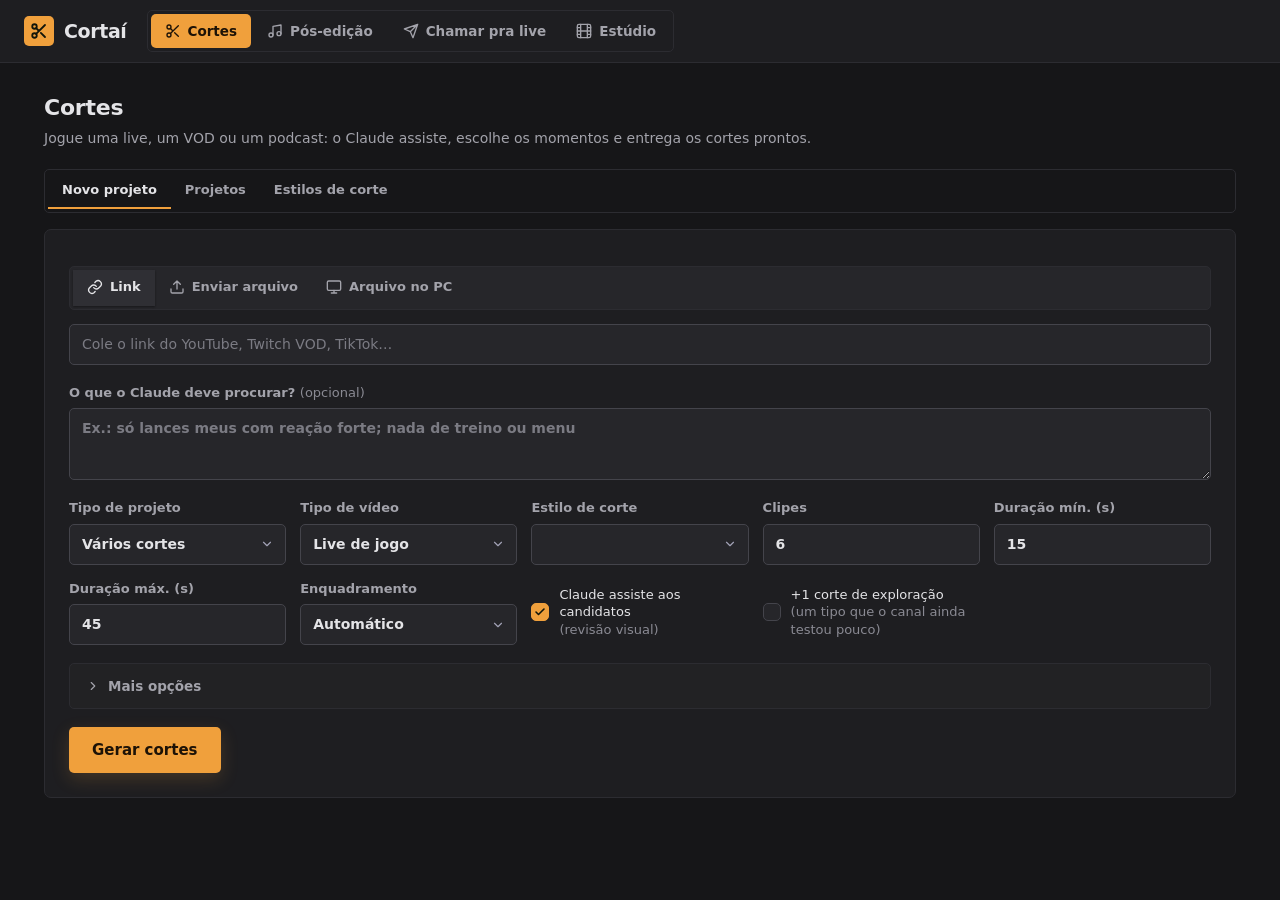
==== static/index.html @ aaf5ae30 "feat: live promo videos and tabbed layout across the app - New "Chamar pra live" area: short promo t" ====
<!doctype html>
<html lang="pt-BR">
<head>
<meta charset="utf-8">
<meta name="viewport" content="width=device-width, initial-scale=1">
<title>Cortaí</title>
<link rel="stylesheet" href="style.css?v=20261116d">
</head>
<body>
<header class="top">
  <a href="#" class="brand" data-nav="home">Cortaí</a>
  <nav class="nav"><a href="index.html" class="on"><i class="ic ic-scissors"></i>Cortes</a><a href="pos.html"><i class="ic ic-music"></i>Pós-edição</a><a href="promo.html"><i class="ic ic-send"></i>Chamar pra live</a><a href="studio.html"><i class="ic ic-film"></i>Estúdio</a></nav>
  <span id="ai-status" class="ai-status"></span>
</header>

<main id="home" class="view">
  <div class="page-head">
    <div>
      <h1>Cortes</h1>
      <p>Jogue uma live, um VOD ou um podcast: o Claude assiste, escolhe os momentos e entrega os cortes prontos.</p>
    </div>
  </div>
  <nav class="tabs page-tabs" id="home-tabs" role="tablist"></nav>
  <section class="card new-job">
    <div class="tabs" role="tablist">
      <button class="tab active" data-src="url"><i class="ic ic-link"></i>Link</button>
      <button class="tab" data-src="file"><i class="ic ic-upload"></i>Enviar arquivo</button>
      <button class="tab" data-src="path"><i class="ic ic-monitor"></i>Arquivo no PC</button>
    </div>
    <form id="job-form">
      <div class="src src-url">
        <input name="url" type="url" placeholder="Cole o link do YouTube, Twitch VOD, TikTok…">
      </div>
      <div class="src src-file hidden">
        <label class="drop" id="drop">
          <input name="file" type="file" accept="video/*" hidden>
          <span id="drop-label">Arraste um vídeo aqui ou clique para escolher</span>
        </label>
        <p id="big-hint" class="hint hidden"></p>
      </div>
      <div class="src src-path hidden">
        <input name="local_path" type="text" placeholder="C:\Users\...\live.mp4 (não copia o arquivo)">
      </div>

      <label class="field wide">
        <span>O que o Claude deve procurar? <em>(opcional)</em></span>
        <textarea name="instructions" rows="2" placeholder="Ex.: só lances meus com reação forte; nada de treino ou menu"></textarea>
      </label>

      <div class="grid">
        <label class="field"><span>Tipo de projeto</span>
          <select name="mode">
            <option value="clips">Vários cortes</option>
            <option value="highlights">Resumo narrado da partida (1 vídeo)</option>
          </select>
        </label>
        <label class="field hl-only hidden"><span>Gerar</span>
          <select name="saidas"><option value="ambos">Vertical e horizontal</option><option value="vertical">Só o short vertical</option><option value="horizontal">Só o horizontal</option></select>
        </label>
        <label class="field hl-only hidden"><span>Escolher os lances pela</span>
          <select name="highlight_basis">
            <option value="fala_imagem">Fala + imagem</option>
            <option value="imagem">Só imagem (sem transcrição)</option>
          </select>
        </label>
        <label class="field"><span>Tipo de vídeo</span>
          <select name="content_type"><option value="game">Live de jogo</option><option value="talk">Conversa / podcast</option></select>
        </label>
        <label class="field"><span>Estilo de corte</span><select name="style_id" id="style-select"></select></label>
        <p class="hint hidden" id="style-recipe"></p>
        <label class="field"><span>Clipes</span><input name="num_clips" type="number" min="1" max="20" value="6"></label>
        <label class="field"><span>Duração mín. (s)</span><input name="min_len" type="number" min="5" max="170" value="15"></label>
        <label class="field"><span>Duração máx. (s)</span><input name="max_len" type="number" min="10" max="180" value="45"></label>
        <label class="field"><span>Enquadramento</span>
          <select name="layout">
            <option value="auto">Automático</option>
            <option value="split">Tela dividida (câmera + jogo)</option>
            <option value="face">Seguir rosto</option>
            <option value="fit">Vídeo inteiro + fundo desfocado</option>
          </select>
        </label>
        <label class="field check"><input name="visual_review" type="checkbox" checked><span>Claude assiste aos candidatos <em>(revisão visual)</em></span></label>
        <label class="field check clips-only"><input name="explore" type="checkbox"><span>+1 corte de exploração <em>(um tipo que o canal ainda testou pouco)</em></span></label>
      </div>

      <details class="advanced">
        <summary>Mais opções</summary>
        <div class="grid">
          <label class="field"><span>Analisar a partir de</span><input name="range_start" class="time-in" type="text" inputmode="decimal" placeholder="00:00:00" autocomplete="off"></label>
          <label class="field"><span>Até</span><input name="range_end" class="time-in" type="text" inputmode="decimal" placeholder="fim do vídeo (HH:MM:SS)" autocomplete="off"></label>
          <label class="field"><span>IA</span>
            <select name="backend">
              <option value="auto">Automático</option>
              <option value="cli">Claude Code (assinatura)</option>
              <option value="api">API Anthropic</option>
              <option value="manual">Manual (colar no claude.ai)</option>
            </select>
          </label>
          <label class="field"><span>Idioma</span>
            <select name="language"><option value="">Detectar</option><option value="pt">Português</option><option value="en">Inglês</option><option value="es">Espanhol</option></select>
          </label>
          <label class="field"><span>Transcrição</span>
            <select name="whisper_model">
              <option value="large-v3-turbo">Whisper turbo (melhor)</option>
              <option value="medium">Whisper medium</option>
              <option value="small">Whisper small (rápido)</option>
            </select>
          </label>
          <label class="field"><span>Faixa de áudio da voz <em>(OBS com várias faixas)</em></span>
            <select name="voice_track"><option value="0">Automática (faixa "mic"/"voz")</option><option value="1">Faixa 1</option><option value="2">Faixa 2</option><option value="3">Faixa 3</option><option value="4">Faixa 4</option><option value="5">Faixa 5</option><option value="6">Faixa 6</option></select>
          </label>
          <label class="field"><span>Estilo da legenda</span><select name="caption_preset" class="preset-select"></select></label>
          <label class="field"><span>Posição da legenda</span>
            <select name="caption_position"><option value="bottom">Embaixo</option><option value="middle">Meio</option><option value="top">Em cima</option></select>
          </label>
          <label class="field"><span>Cor de destaque</span><input name="caption_color" type="color" value="#FFE600"></label>
          <label class="field"><span>Cor das palavras-chave</span><input name="keyword_color" type="color" value="#39E75F"></label>
          <label class="field"><span>Título na tela</span>
            <select name="title_mode"><option value="always">O clipe todo</option><option value="hook">Só nos primeiros 3 s (gancho)</option></select>
          </label>
          <label class="field"><span>Estilo do título</span><select name="title_style"><option value="impacto">A: Impact + amarelo</option><option value="faixa">B: Faixa amarela</option><option value="neon">C: Contorno lima</option></select></label>
          <label class="field"><span>Posição do título</span>
            <select name="title_position"><option value="top">No topo</option><option value="upper">Abaixo da webcam</option><option value="band">Na faixa do meio (cobre o título da live)</option><option value="bottom">Embaixo</option></select>
          </label>
          <label class="field check"><input name="captions" type="checkbox" checked><span>Legendas animadas</span></label>
          <label class="field check"><input name="caption_upper" type="checkbox" checked><span>CAIXA ALTA</span></label>
          <label class="field check"><input name="keyword_highlight" type="checkbox" checked><span>Destacar palavras-chave</span></label>
          <label class="field check"><input name="title_overlay" type="checkbox"><span>Mostrar título</span></label>
          <label class="field check"><input name="auto_zoom" type="checkbox" checked><span>Zoom nas reações</span></label>
          <label class="field check"><input name="remove_pauses" type="checkbox"><span>Remover pausas mortas</span></label>
          <label class="field check"><input name="normalize_audio" type="checkbox" checked><span>Volume padrão das redes (-14 LUFS)</span></label>
          <label class="field check"><input name="voice_enhance" type="checkbox" checked><span>Voz destacada e volume equilibrado</span></label>
          <label class="field"><span>Depois do susto <em>(terror)</em></span><select name="pos_susto"><option value="">Nenhum</option><option value="congelar">Congelar no grito</option><option value="pb">Preto e branco</option><option value="congelar_pb">Congelar + preto e branco</option></select></label>
          <label class="field check"><input name="pos_susto_musica" type="checkbox"><span>Música no pós-susto <em>(pasta musicas/pos_susto)</em></span></label>
          <label class="field check"><input name="cover_auto" type="checkbox" checked><span>Capa (thumbnail) pronta em cada clipe</span></label>
          <label class="field"><span>Estilo da capa</span>
            <select name="cover_style"><option value="impacto">Impacto (Anton, contorno)</option><option value="faixa">Faixa vermelha (Bangers)</option><option value="caixa">Caixa branca (Montserrat)</option></select>
          </label>
          <label class="field"><span>Assinatura na capa <em>(opcional)</em></span><input name="cover_handle" maxlength="40" placeholder="@seu_perfil"></label>
          <label class="field check"><input name="cover_in_video" type="checkbox"><span>Gravar a capa no fim do vídeo também</span></label>
        </div>
      </details>
      <div class="grid hl-only hidden serie-row">
        <label class="field serie-name"><span>Bordão da série <em>(opcional; {n} vira o número)</em></span>
          <input name="serie" type="text" maxlength="120" placeholder="Dia {n} tentando pegar champion até eu perder"></label>
        <label class="field"><span>Episódio</span><input name="serie_n" type="number" min="1" max="9999"></label>
      </div>
      <p class="hint hl-only hidden">Conta a <b>partida inteira em ordem</b> — kickoff, todos os gols, viradas, prorrogação e resultado, sem tempo morto — num <b>short vertical</b> e numa <b>versão horizontal</b>, com o <b>roteiro de narração</b> (.txt e .srt) para você gravar por cima no CapCut. Quantidade e duração dos clipes são decididas pela partida.</p>
      <button class="primary btn-lg" type="submit" id="submit">Gerar cortes</button>
      <p class="form-error" id="form-error"></p>
    </form>
  </section>

  <section id="serie" class="card serie hidden">
      <div class="hl-head">
        <h2>Série: <span id="serie-bordao"></span></h2>
        <span class="serie-rec tc" id="serie-rec"></span>
      </div>
      <div class="tab-row">
        <label class="inline-field">Meta <input id="serie-meta" type="text" maxlength="120" placeholder="Ex.: pegar Champion"></label>
        <button class="ghost small" id="serie-meta-save">Guardar meta</button>
        <span class="muted small" id="serie-next"></span>
      </div>
      <table class="serie-eps"><thead><tr><th>Ep.</th><th>Data</th><th>Adversário</th><th>Placar</th><th>Resultado</th></tr></thead><tbody id="serie-eps"></tbody></table>
      <p class="muted small" id="serie-empty">Os episódios entram aqui quando cada resumo da série fica pronto. O roteiro do próximo cita a campanha.</p>
  </section>

  <section id="home-projetos">
    <div id="job-list" class="job-list"></div>
  </section>

  <section id="home-estilos">
    <p class="muted" style="margin:-6px 0 16px">Cole links de cortes que você admira: o app assiste e o Claude escreve um guia de como cortar igual. Escolha o estilo ao criar um projeto.</p>
    <div id="style-list" class="style-list"></div>
    <form id="style-form" class="card style-form">
      <h3>Aprender um estilo novo</h3>
      <p class="muted small" style="margin:-6px 0 0">O Claude assiste aos cortes e escreve um guia de ritmo, gancho e edição para usar nos seus projetos.</p>
      <label class="field"><span>Nome</span><input name="name" placeholder="Ex.: Cortes do Gaules"></label>
      <label class="field"><span>Links dos cortes (um por linha, até 6, cada um com até 10 min)</span>
        <textarea name="urls" rows="3" placeholder="https://www.youtube.com/shorts/..."></textarea></label>
      <label class="field"><span>O que você gosta neles? <em>(opcional)</em></span>
        <input name="notes" placeholder="Ex.: o timing do corte logo depois da reação"></label>
      <button class="secondary" type="submit">Aprender estilo</button>
      <p class="form-error" id="style-error"></p>
    </form>
  </section>
</main>

<main id="job" class="view hidden">
  <div class="job-head">
    <button class="ghost icon-btn" data-nav="home" title="Voltar" aria-label="Voltar"><i class="ic ic-arrow-left"></i></button>
    <h1 id="job-title"></h1>
    <button class="ghost danger" id="delete-job"><i class="ic ic-trash"></i>Excluir projeto</button>
  </div>
  <div id="job-status" class="status"></div>
  <nav class="tabs page-tabs" id="job-tabs" role="tablist"></nav>

  <section id="partidas" class="card hl-panel hidden">
    <div class="hl-script-head">
      <h2>Partidas da live</h2>
      <label class="muted small">Escolher lances pela
        <select id="match-basis"><option value="fala_imagem">fala + imagem</option><option value="imagem">só imagem</option></select>
      </label>
    </div>
    <label class="field wide serie-name"><span>Bordão da série <em>(opcional; {n} vira o número do episódio, que sobe sozinho)</em></span>
      <input id="match-serie" type="text" maxlength="120" placeholder="Dia {n} tentando pegar champion até eu perder"></label>
    <p class="muted small">O Claude separou a live pelo HUD do jogo (início, placar e tela de resultado). Marque as partidas que você quer em vídeo: cada uma vira um resumo narrado (short vertical + horizontal + roteiro).</p>
    <table class="beats matches"><tbody id="match-rows"></tbody></table>
    <div class="pos-actions">
      <button class="primary" id="match-go" disabled>Gerar vídeos das partidas marcadas</button>
      <span class="muted small" id="match-count"></span>
    </div>
    <div id="match-made" class="muted small"></div>
  </section>

  <section id="highlight" class="card hl-panel hidden">
    <div class="hl-head">
      <h2 id="hl-title">Resumo da partida</h2>
      <div class="pending-bar hidden" id="hl-pending">
        <span id="hl-pending-text"></span>
        <button class="primary" id="hl-remount"><i class="ic ic-refresh"></i>Remontar vídeos</button>
      </div>
    </div>
    <nav class="tabs" id="hl-tabs" role="tablist">
      <button role="tab" data-tab="videos">Vídeos</button>
      <button role="tab" data-tab="legendas">Legendas</button>
      <button role="tab" data-tab="estilo">Estilo</button>
      <button role="tab" data-tab="roteiro">Roteiro</button>
      <button role="tab" data-tab="pedir">Pedir ao Claude</button>
    </nav>

    <div class="tab-page" data-tab="videos">
      <div class="tab-row">
        <label class="inline-field">Gerar <select id="hl-saidas"><option value="ambos">Vertical e horizontal</option><option value="vertical">Só o short vertical</option><option value="horizontal">Só o horizontal</option></select></label>
        <span class="muted small" id="hl-saidas-note"></span>
      </div>
      <p class="muted small" id="hl-post"></p>
      <div class="hl-outs">
        <article class="hl-out" data-key="vertical">
          <video controls playsinline preload="metadata"></video>
          <div><b>Short vertical</b> <span class="muted small info"></span></div>
          <div class="actions"><a class="primary dl" download><i class="ic ic-download"></i>Baixar</a><a class="ghost txt" download>Roteiro .txt</a><a class="ghost srt" download>.srt</a></div>
        </article>
        <article class="hl-out wide" data-key="horizontal">
          <video controls playsinline preload="metadata"></video>
          <div><b>Horizontal</b> <span class="muted small info"></span></div>
          <div class="actions"><a class="primary dl" download><i class="ic ic-download"></i>Baixar</a><a class="ghost txt" download>Roteiro .txt</a><a class="ghost srt" download>.srt</a></div>
        </article>
      </div>
    </div>

    <div class="tab-page" data-tab="legendas">
      <div class="tab-row">
        <label class="check"><input type="checkbox" id="hlc-h"> Legenda também no vídeo horizontal</label>
        <span class="muted small">Cor, tamanho e posição ficam na aba Estilo.</span>
      </div>
      <div class="hlc-wrap"><div id="hlc-list" class="hlc-list"></div><div id="hlc-pv"></div></div>
      <div class="tab-row">
        <button class="secondary" id="hlc-save"><i class="ic ic-check"></i>Guardar legendas</button>
        <span class="muted small" id="hlc-msg"></span>
      </div>
    </div>

    <div class="tab-page" data-tab="estilo" id="hl-style-slot"></div>

    <div class="tab-page" data-tab="roteiro">
      <div class="tab-row">
        <select id="hl-script-pick"><option value="vertical">Short vertical</option><option value="horizontal">Horizontal</option></select>
        <button class="ghost" id="hl-copy">Copiar</button>
        <button class="secondary" id="hl-save-script" title="Refaz o .srt da narração (o vídeo não muda)"><i class="ic ic-check"></i>Salvar roteiro</button>
        <span class="muted small">Tempos do vídeo final, no formato <code>[00:00:12.3] fala</code>. Importe o .srt no CapCut para gravar a narração.</span>
      </div>
      <textarea id="hl-script" spellcheck="true" rows="16"></textarea>
    </div>

    <div class="tab-page" data-tab="pedir">
      <div class="tab-row">
        <input id="hl-ask-text" type="text" maxlength="400" placeholder="Ex.: tira o kickoff, põe o lance da trave no short e deixa o short mais curto">
        <button class="primary" id="hl-ask-btn">Aplicar</button>
      </div>
      <p class="muted small">O Claude muda os lances e os vídeos são remontados na hora, junto com o que estiver pendente.</p>
      <p class="muted small" id="hl-ask-reply"></p>
    </div>
  </section>

  <section id="manual" class="card hidden">
    <h2>Modo manual</h2>
    <ol>
      <li><button class="secondary" id="copy-prompt">Copiar prompt</button> e cole numa conversa nova no <a href="https://claude.ai/new" target="_blank" rel="noopener">claude.ai</a>.</li>
      <li>Cole aqui a resposta (o JSON) do Claude:</li>
    </ol>
    <textarea id="manual-answer" rows="6" placeholder='{"clips": [...]}'></textarea>
    <button class="primary" id="send-manual">Renderizar clipes</button>
    <p class="form-error" id="manual-error"></p>
  </section>

  <div id="job-tools" class="job-tools hidden">
    <button class="secondary" data-panel="create-panel"><i class="ic ic-plus"></i>Criar clipe</button>
    <button class="secondary" data-panel="antigos-panel"><i class="ic ic-folder"></i>Cortes antigos</button>
    <button class="secondary" data-panel="apply-panel"><i class="ic ic-palette"></i>Estilo de todos</button>
    <button class="secondary" data-panel="reselect"><i class="ic ic-refresh"></i>Pedir outros cortes</button>
    <button class="secondary" id="map-btn" title="O Claude separa a live por partida (início, fim, placar e resultado)"><i class="ic ic-map"></i>Separar por partida</button>
    <button class="secondary" id="retitle-btn" title="Títulos e posts novos para estes clipes, sem refazer os cortes"><i class="ic ic-tag"></i>Gerar títulos</button>
    <button class="secondary hidden" id="covers-btn" title="Capa (thumbnail) para os clipes que ainda não têm"><i class="ic ic-image"></i>Gerar capas</button>
    <a class="secondary" id="zip-btn" href="#"><i class="ic ic-download"></i>Baixar todos (.zip)</a>
  </div>

  <section id="reselect" class="card panel hidden">
    <h3>Pedir outros cortes ao Claude</h3>
    <textarea id="reselect-instructions" rows="2" placeholder="Ex.: agora só momentos de raiva/rage"></textarea>
    <button class="secondary" id="reselect-btn">Pedir novos cortes</button>
  </section>

  <section id="antigos-panel" class="card panel hidden">
    <h3>Seus cortes antigos desta live</h3>
    <p class="muted small">Aponte a pasta com cortes que você já fez à mão desta live. O Cortaí acha de que trecho cada um saiu (pelo som, sem IA) e usa os achados como exemplo do seu gosto nas próximas escolhas.</p>
    <div class="tab-row">
      <input id="antigos-dir" type="text" placeholder="C:\Users\voce\Videos\cortes da live">
      <button class="secondary" id="antigos-go">Procurar nesta live</button>
    </div>
    <p class="muted small" id="antigos-msg"></p>
    <ol class="antigos-list" id="antigos-list"></ol>
  </section>

  <section id="create-panel" class="card panel hidden">
    <h3>Criar clipe a partir da transcrição</h3>
    <input id="search-input" type="search" placeholder="Busque uma frase dita no vídeo (ex.: trave)">
    <div id="search-results" class="search-results"></div>
  </section>

  <section id="apply-panel" class="card panel hidden">
    <h3 id="apply-title">Aplicar o mesmo estilo a todos os clipes</h3>
    <p class="muted small hidden" id="apply-note">No resumo, o short vertical usa tudo isto. O horizontal mostra a partida inteira: dele valem a voz e, se ligada em “Legendas da fala”, a legenda com este estilo.</p>
    <div class="apply-wrap">
    <div id="style-pv"></div>
    <div class="grid" id="apply-form">
      <label class="field"><span>Enquadramento</span>
        <select name="layout"><option value="auto">Automático</option><option value="split">Tela dividida</option><option value="face">Seguir rosto</option><option value="fit">Vídeo inteiro</option></select></label>
      <label class="field"><span>Estilo da legenda</span><select name="caption_preset" class="preset-select"></select></label>
      <label class="field"><span>Posição da legenda</span>
        <select name="caption_position"><option value="bottom">Embaixo</option><option value="middle">Meio</option><option value="top">Em cima</option></select></label>
      <label class="field"><span>Cor de destaque</span><input name="caption_color" type="color" value="#FFE600"></label>
      <label class="field"><span>Cor das palavras-chave</span><input name="keyword_color" type="color" value="#39E75F"></label>
      <label class="field"><span>Título na tela</span>
        <select name="title_mode"><option value="always">O clipe todo</option><option value="hook">Só no começo (gancho)</option></select></label>
      <label class="field"><span>Estilo do título</span><select name="title_style"><option value="impacto">A: Impact + amarelo</option><option value="faixa">B: Faixa amarela</option><option value="neon">C: Contorno lima</option></select></label>
          <label class="field"><span>Posição do título</span>
        <select name="title_position"><option value="top">No topo</option><option value="upper">Abaixo da webcam</option><option value="band">Na faixa do meio (cobre o título da live)</option><option value="bottom">Embaixo</option></select></label>
      <label class="field check"><input name="captions" type="checkbox" checked><span>Legendas</span></label>
      <label class="field check"><input name="caption_upper" type="checkbox" checked><span>CAIXA ALTA</span></label>
      <label class="field check"><input name="keyword_highlight" type="checkbox" checked><span>Palavras-chave</span></label>
      <label class="field check"><input name="title_overlay" type="checkbox"><span>Título</span></label>
      <label class="field check"><input name="auto_zoom" type="checkbox" checked><span>Zoom nas reações</span></label>
      <label class="field check"><input name="remove_pauses" type="checkbox"><span>Remover pausas mortas</span></label>
          <label class="field check"><input name="normalize_audio" type="checkbox" checked><span>Volume padrão das redes (-14 LUFS)</span></label>
          <label class="field check"><input name="voice_enhance" type="checkbox" checked><span>Voz destacada e volume equilibrado</span></label>
      <label class="field"><span>Depois do susto</span><select name="pos_susto"><option value="">Nenhum</option><option value="congelar">Congelar no grito</option><option value="pb">Preto e branco</option><option value="congelar_pb">Congelar + preto e branco</option></select></label>
      <label class="field check"><input name="pos_susto_musica" type="checkbox"><span>Música no pós-susto</span></label>
    </div>
    </div>
    <label class="check"><input id="apply-default" type="checkbox"> Usar como padrão nos próximos projetos</label>
    <button class="primary" id="apply-btn">Aplicar e renderizar todos</button>
    <p class="form-error" id="apply-error"></p>
  </section>

  <section id="quality" class="card hidden">
    <div class="hl-script-head"><h2>Qualidade deste projeto</h2>
      <span class="muted small">antes de postar · depois preencha as views em <code>_titulos/titulos.csv</code></span></div>
    <div class="q-grid" id="q-grid"></div>
  </section>

  <section id="alts" class="card hidden">
    <div class="hl-script-head">
      <h2>Outros momentos que o Claude considerou</h2>
      <span class="muted small" id="alts-count"></span>
    </div>
    <p class="muted small">Ele analisa o dobro de momentos do que entrega. Se algum destes for melhor, use: vira corte na hora (no resumo da partida, vira lance — depois clique em "Remontar vídeos").</p>
    <div class="alt-list" id="alt-list"></div>
  </section>

  <section id="timeline" class="card tl-card hidden">
    <div class="hl-script-head">
      <h2>Linha do tempo da live</h2>
      <span class="tl-legend"><i class="lg-nosso"></i>seu gol <i class="lg-deles"></i>gol sofrido <i class="lg-reacao"></i>reação forte <i class="lg-corte"></i>corte</span>
    </div>
    <p class="muted small">Gols lidos no placar e reações acima do seu volume normal. Clique num marcador ou num ponto para criar um corte ali, ou arraste no vazio para marcar o trecho exato. <kbd>Ctrl</kbd> + roda do mouse dá zoom.</p>
    <div id="tl-host"></div>
    <div class="tl-pop hidden" id="tl-pop"><b id="tl-pop-title"></b><span class="muted small" id="tl-pop-sub"></span>
      <button class="primary small" id="tl-pop-create"><i class="ic ic-plus"></i>Criar corte aqui</button></div>
  </section>

  <div class="tab-row hidden" id="lances-head">
    <button class="primary" id="hl-edit-btn"><i class="ic ic-film"></i>Abrir o editor da partida</button>
    <span class="muted small">Assista à partida, ajuste o início e o fim de cada lance, tire ou ponha no short e marque lances novos. Os cartões abaixo editam cada lance.</span>
  </div>
  <p class="review-help" id="review-help"><span>Revisão rápida:</span><span><kbd>J</kbd>/<kbd>K</kbd> anda entre os cortes</span><span><kbd>A</kbd> aprova</span><span><kbd>R</kbd> rejeita (<kbd>1</kbd>–<kbd>5</kbd> motivo)</span><span><kbd>Espaço</kbd> toca</span><span><kbd>E</kbd> edita</span></p>
  <div id="clips" class="clips"></div>
</main>

<template id="clip-tpl">
  <article class="clip">
    <div class="player"><video controls preload="metadata" playsinline></video><div class="rendering hidden">Renderizando…</div></div>
    <div class="clip-body">
      <div class="clip-top"><span class="score"></span><span class="dur"></span><span class="layout"></span></div>
      <div class="signals"></div>
      <div class="breakdown"></div>
      <h3 class="title"></h3>
      <p class="visual"></p>
      <p class="hook"></p>
      <p class="reason"></p>
      <p class="tags"></p>
      <p class="post"></p>
      <div class="cover-row hidden">
        <button class="cover-thumb" type="button" title="Editar capa"><img alt="Capa do clipe"></button>
        <div class="cover-side">
          <b>Capa</b>
          <span class="muted small cover-note"></span>
          <div class="cover-actions">
            <button class="secondary cover-edit" type="button"><i class="ic ic-image"></i><span>Editar capa</span></button>
            <a class="ghost cover-dl" download><i class="ic ic-download"></i>Baixar capa</a>
          </div>
        </div>
      </div>
      <div class="actions">
        <a class="primary dl" download><i class="ic ic-download"></i>Baixar</a>
        <button class="secondary edit"><i class="ic ic-edit"></i>Editar</button>
        <button class="ghost icon-btn approve" title="Aprovar corte (A)" aria-label="Aprovar"><i class="ic ic-check"></i></button>
        <details class="menu reject-menu">
          <summary class="ghost icon-btn reject" title="Rejeitar com motivo (R)" aria-label="Rejeitar"><i class="ic ic-x"></i></summary>
          <div class="menu-list">
            <button data-motivo="punchline"><kbd>1</kbd>Cortou o punchline</button>
            <button data-motivo="contexto"><kbd>2</kbd>Sem contexto</button>
            <button data-motivo="momento"><kbd>3</kbd>Momento errado</button>
            <button data-motivo="morto"><kbd>4</kbd>Tempo morto</button>
            <button data-motivo="outro"><kbd>5</kbd>Outro motivo</button>
          </div>
        </details>
        <details class="menu">
          <summary class="ghost icon-btn" title="Mais ações" aria-label="Mais ações"><i class="ic ic-more"></i></summary>
          <div class="menu-list">
            <button class="redo" title="Ajustes de tempo (ex.: começa 3 s antes) são aplicados direto; o resto o Claude resolve"><i class="ic ic-redo"></i><span>Refazer com instrução…</span></button>
            <button class="posedit" title="Zooms, efeitos sonoros, trilha e voz destacada neste clipe pronto"><i class="ic ic-music"></i><span>Pós-edição</span></button>
            <button class="studio" title="Abrir este trecho no editor completo"><i class="ic ic-film"></i><span>Abrir no Estúdio</span></button>
            <button class="copy"><i class="ic ic-copy"></i><span>Copiar post</span></button>
            <a class="srt" download><i class="ic ic-captions"></i><span>Baixar legenda (.srt)</span></a>
            <a class="frames" target="_blank" rel="noopener"><i class="ic ic-frames"></i><span>Ver frames analisados</span></a>
            <hr>
            <button class="danger del"><i class="ic ic-trash"></i><span>Excluir clipe</span></button>
          </div>
        </details>
      </div>
      <label class="check lance-row hidden"><input type="checkbox" class="lance-short"> Entra no short vertical <em class="muted small">(o horizontal usa todos)</em></label>
      <p class="clip-redo muted small hidden"></p>
      <p class="clip-error form-error"></p>
    </div>
  </article>
</template>

<dialog id="editor">
  <div class="ed-head">
    <input id="ed-title" class="ed-title" maxlength="200" list="ed-title-options" title="Clique ou apague o texto para ver as outras opções do Claude">
    <datalist id="ed-title-options"></datalist>
    <button class="ghost icon-btn" id="ed-close" aria-label="Fechar" title="Fechar"><i class="ic ic-x"></i></button>
  </div>
  <div id="ed-loading" class="ed-loading">Preparando prévia…</div>
  <div id="ed-body" class="ed-body hidden">
    <div class="ed-left">
      <div class="ed-stage" id="ed-stage">
        <video id="ed-video" playsinline preload="auto"></video>
        <div class="ed-crop hidden" id="ed-crop"></div>
        <div class="ed-caption" id="ed-caption"></div>
      </div>
      <div class="ed-transport">
        <button class="secondary" id="ed-play">▶ Tocar corte</button>
        <button class="ghost" id="ed-set-in" title="Atalho: I">Início aqui</button>
        <button class="ghost" id="ed-set-out" title="Atalho: O">Fim aqui</button>
        <span id="ed-time" class="ed-time"></span>
      </div>
    </div>
    <div class="ed-right">
      <div class="ed-section">
        <h4>Enquadramento</h4>
        <select id="ed-layout">
          <option value="auto">Automático</option>
          <option value="split">Tela dividida (câmera + jogo)</option>
          <option value="face">Seguir rosto</option>
          <option value="manual">Posição fixa (escolher)</option>
          <option value="fit">Vídeo inteiro + fundo desfocado</option>
        </select>
        <label class="ed-range hidden" id="ed-cropx-wrap">Posição do corte <input id="ed-cropx" type="range" min="0" max="1" step="0.01"></label>
        <p class="muted small hidden" id="ed-vertical-note">Vídeo vertical: já está no formato 9:16.</p>
      </div>
      <div class="ed-section">
        <h4>Legendas</h4>
        <label class="check"><input id="ed-captions" type="checkbox"> Mostrar legendas</label>
        <select id="ed-preset" class="preset-select"></select>
        <div class="ed-row">
          <select id="ed-position"><option value="bottom">Embaixo</option><option value="middle">Meio</option><option value="top">Em cima</option></select>
          <input id="ed-color" type="color">
          <label class="check"><input id="ed-upper" type="checkbox"> CAIXA ALTA</label>
        </div>
      </div>
      <div class="ed-section">
        <h4>Título na tela</h4>
        <label class="check"><input id="ed-title-on" type="checkbox"> Mostrar o título</label>
        <div class="ed-row">
          <select id="ed-title-mode"><option value="always">O clipe todo</option><option value="hook">Só no começo (gancho)</option></select>
          <select id="ed-title-style"><option value="impacto">A: Impact + amarelo</option><option value="faixa">B: Faixa amarela</option><option value="neon">C: Contorno lima</option></select>
          <select id="ed-title-pos"><option value="top">No topo</option><option value="upper">Abaixo da webcam</option><option value="band">Na faixa do meio (cobre o título da live)</option><option value="bottom">Embaixo</option></select>
        </div>
      </div>
      <div class="ed-section">
        <h4>Efeitos</h4>
        <label class="check"><input id="ed-zoom" type="checkbox"> Zoom nas reações</label>
        <label class="check"><input id="ed-pauses" type="checkbox"> Remover pausas mortas (jump cuts)</label>
        <div class="ed-row">
          <label class="check"><input id="ed-keywords" type="checkbox"> Destacar palavras-chave</label>
          <input id="ed-kwcolor" type="color">
        </div>
        <p class="muted small" id="ed-kwlist"></p>
      </div>
      <div class="ed-section">
        <h4>Depois do susto <span class="muted small">(terror)</span></h4>
        <select id="ed-pos"><option value="">Nenhum</option><option value="congelar">Congelar no grito</option><option value="pb">Preto e branco</option><option value="congelar_pb">Congelar + preto e branco</option></select>
        <label class="check"><input id="ed-pos-music" type="checkbox"> Música da biblioteca a partir do susto</label>
        <p class="muted small" id="ed-pos-info"></p>
      </div>
    </div>
    <div class="ed-timeline">
      <canvas id="ed-canvas" height="84"></canvas>
      <div class="ed-tl-labels"><span id="ed-sel-label"></span><span class="muted small">Arraste as bordas para cortar · arraste a barra verde de uma legenda adicionada para movê-la · clique para ir ao ponto · espaço toca/pausa</span></div>
    </div>
    <div class="ed-words-wrap">
      <div class="ed-words-head">
        <h4>Transcrição <span class="muted small">— clique numa palavra para ir até ela, duplo clique para corrigir (vazio apaga da legenda)</span></h4>
        <button class="ghost" id="ed-add-open" type="button">＋ Adicionar legenda</button>
      </div>
      <div id="ed-add" class="ed-add hidden">
        <b id="ed-add-title">Nova legenda</b>
        <input id="ed-add-text" type="text" maxlength="200" placeholder="Texto da legenda (ex.: AAAAAHH)">
        <label>Começa em <input id="ed-add-start" type="number" step="0.1" min="0"> s do corte</label>
        <button class="ghost" id="ed-add-back" type="button" title="Mover 0,1 s para trás">◀</button>
        <button class="ghost" id="ed-add-fwd" type="button" title="Mover 0,1 s para frente">▶</button>
        <button class="ghost" id="ed-add-now" type="button" title="Colocar no ponto atual do vídeo">⏱ Agora</button>
        <label>Duração <input id="ed-add-dur" type="number" step="0.1" min="0.2" value="1.5"> s</label>
        <button class="primary" id="ed-add-ok" type="button">Adicionar</button>
        <button class="ghost danger hidden" id="ed-add-del" type="button"><i class="ic ic-trash"></i>Excluir</button>
        <button class="ghost" id="ed-add-cancel" type="button">Cancelar</button>
        <p class="muted small">A legenda sai com o mesmo estilo das outras e, no trecho dela, aparece no lugar da fala. Para editar, mover ou excluir uma legenda adicionada, clique nela na transcrição (borda tracejada) ou arraste a barra verde dela na linha do tempo.</p>
      </div>
      <div id="ed-words" class="ed-words"></div>
    </div>
  </div>
  <div class="ed-foot">
    <p class="form-error" id="ed-error"></p>
    <button class="ghost" id="ed-cancel">Cancelar</button>
    <button class="primary" id="ed-save">Salvar e renderizar</button>
  </div>
</dialog>

<dialog id="match-ed">
  <div class="ed-head">
    <b class="cv-head-title"><i class="ic ic-film"></i>Editar a partida</b>
    <span class="muted small">Arraste no vazio da linha do tempo para marcar um trecho, ou use <kbd>I</kbd>/<kbd>O</kbd>. <kbd>Espaço</kbd> toca · <kbd>←</kbd><kbd>→</kbd> 5 s (<kbd>Shift</kbd> 1 s) · <kbd>+</kbd><kbd>−</kbd> zoom · <kbd>Z</kbd> zoom no trecho.</span>
    <span style="flex:1"></span>
    <button class="ghost icon-btn" id="me-close" aria-label="Fechar" title="Fechar"><i class="ic ic-x"></i></button>
  </div>
  <div id="me-loading" class="ed-loading">Preparando a prévia da partida…</div>
  <div id="me-body" class="me-body hidden">
    <div class="me-player">
      <video id="me-video" playsinline preload="auto"></video>
      <div class="ed-transport">
        <button class="ghost small" id="me-back" title="Volta 5 s">−5 s</button>
        <button class="secondary small" id="me-play">Tocar</button>
        <button class="ghost small" id="me-fwd" title="Avança 5 s">+5 s</button>
        <span class="ed-time" id="me-time"></span>
      </div>
      <div class="ed-transport">
        <button class="ghost small" id="me-seq-short" title="Toca os lances do short em sequência, com os ajustes ainda não remontados">▶ Montagem do short</button>
        <button class="ghost small" id="me-seq-h" title="Toca todos os lances em sequência (versão horizontal)">▶ Montagem horizontal</button>
      </div>
    </div>
    <div class="me-side">
      <div class="ed-section" id="me-sel">
        <h4>Lance selecionado</h4>
        <p class="muted small" id="me-sel-empty">Clique num lance da linha do tempo. Com ele selecionado, arraste as bordas para ajustar.</p>
        <div id="me-sel-body" class="hidden">
          <b id="me-sel-title"></b>
          <span class="chip warn hidden" id="me-sel-dirty">Ajustado: clique em Salvar trecho</span>
          <div class="ed-row">
            <label class="ed-range">Início <input id="me-sel-start" class="time-in" type="text" inputmode="decimal" placeholder="00:00:00.0" autocomplete="off"></label>
            <button class="ghost small" id="me-sel-in" title="Usar o tempo atual do vídeo">⇤ agora</button>
          </div>
          <div class="ed-row">
            <label class="ed-range">Fim <input id="me-sel-end" class="time-in" type="text" inputmode="decimal" placeholder="00:00:00.0" autocomplete="off"></label>
            <button class="ghost small" id="me-sel-out" title="Usar o tempo atual do vídeo">agora ⇥</button>
          </div>
          <label class="check"><input type="checkbox" id="me-sel-short"> Entra no short vertical</label>
          <div class="ed-row">
            <button class="ghost small" id="me-sel-play"><i class="ic ic-play"></i>Tocar o lance</button>
            <button class="secondary small" id="me-sel-save"><i class="ic ic-check"></i>Salvar trecho</button>
            <button class="ghost danger small" id="me-sel-del"><i class="ic ic-trash"></i>Remover</button>
          </div>
        </div>
      </div>
      <div class="ed-section">
        <h4>Adicionar trecho</h4>
        <div class="ed-row">
          <label class="ed-range">Início <input id="me-new-start" class="time-in" type="text" inputmode="decimal" placeholder="00:00:00.0" autocomplete="off"></label>
          <label class="ed-range">Fim <input id="me-new-end" class="time-in" type="text" inputmode="decimal" placeholder="00:00:00.0" autocomplete="off"></label>
        </div>
        <input id="me-new-title" type="text" maxlength="60" placeholder="Nome do lance (ex.: SÓ TRAVE)">
        <button class="secondary small" id="me-new-add"><i class="ic ic-plus"></i>Adicionar à partida</button>
      </div>
      <p class="form-error" id="me-error"></p>
    </div>
  </div>
  <div class="me-tlwrap hidden" id="me-tlwrap">
    <div class="me-tl" id="me-tl"></div>
    <div class="me-legend muted small"><span><i class="me-lg short"></i>no short</span><span><i class="me-lg only-h"></i>só no horizontal</span><span><i class="me-lg goal"></i>gol (o placar aparece embaixo)</span><span><i class="me-lg mark"></i>trecho novo marcado</span></div>
  </div>
  <div class="ed-foot">
    <p class="muted small" style="flex:1;margin:0" id="me-pending">As mudanças ficam guardadas; os vídeos são remontados de uma vez pelo botão Remontar vídeos do resumo.</p>
    <button class="primary" id="me-done">Concluir</button>
  </div>
</dialog>


<script src="timeline.js?v=20261116d"></script>
<script src="stylepreview.js?v=20261116d"></script>
<script src="tabs.js?v=20261116d"></script>
<script src="app.js?v=20261116d"></script>
<script src="cover.js?v=20261116d"></script>
</body>
</html>
---- static/style.css ----
/* ==========================================================================
   Cortaí — sistema visual
   Grafite neutro como os editores de vídeo; âmbar como única cor de ação, azul para seleção.
   Contraste (WCAG): texto 16:1, secundário 7:1, apagado ≥ 4,5:1, limão sobre o fundo 14:1.
   Espaçamento em grade de 4 px; tipografia do sistema (Segoe UI Variable no Windows 11).
   ========================================================================== */
:root {
  /* superfícies: grafite neutro, como os editores de vídeo (o vídeo é a única coisa colorida na tela) */
  --bg: #161618;
  --panel: #1e1e21;          /* painéis */
  --panel-2: #26262a;        /* campos, áreas internas */
  --panel-3: #2f2f34;        /* hover, menus */
  --line: #2c2c31;           /* divisórias */
  --line-strong: #44444b;    /* borda de campo */
  /* texto */
  --text: #e4e4e7;
  --muted: #a3a3ab;
  --subtle: #8a8a93;
  /* ação = âmbar (cabeça de reprodução, botão principal); seleção = azul; estados */
  --accent: #f0a03c;
  --accent-hover: #f7b356;
  --accent-ink: #1d1206;
  --accent-soft: rgba(240, 160, 60, .12);
  --accent-ring: rgba(240, 160, 60, .4);
  --danger: #f07070;
  --danger-soft: rgba(240, 112, 112, .12);
  --warn: #e6c84f;
  --warn-soft: rgba(230, 200, 79, .12);
  --info: #5ea8ee;
  --info-soft: rgba(94, 168, 238, .14);
  /* forma: cantos pequenos e sem sombra de cartão */
  --radius-sm: 3px;
  --radius: 5px;
  --radius-lg: 7px;
  --shadow: none;
  --shadow-pop: 0 10px 30px rgba(0, 0, 0, .5);
  --font: "Segoe UI Variable Text", "Segoe UI", system-ui, -apple-system, sans-serif;
  --font-display: "Segoe UI Variable Display", "Segoe UI", system-ui, -apple-system, sans-serif;
  --mono: "Cascadia Mono", ui-monospace, Consolas, monospace;
  --ease: cubic-bezier(.2, .7, .2, 1);
  color-scheme: dark;
}

* { box-sizing: border-box; }
html { -webkit-text-size-adjust: 100%; }
body {
  margin: 0; background: var(--bg); color: var(--text);
  font: 14px/1.5 var(--font); -webkit-font-smoothing: antialiased;
}
a { color: var(--accent); text-underline-offset: 3px; }
::selection { background: var(--accent); color: var(--accent-ink); }
.hidden { display: none !important; }
h1, h2, h3 { font-family: var(--font-display); letter-spacing: -.01em; }
h1 { font-size: 22px; line-height: 1.2; margin: 0 0 6px; font-weight: 700; }
h2 { font-size: 16px; line-height: 1.3; margin: 28px 0 12px; font-weight: 650; }
h3 { font-size: 15px; margin: 0 0 10px; font-weight: 650; }
h4 { font-size: 12px; margin: 0 0 8px; color: var(--muted); font-weight: 600; text-transform: uppercase; letter-spacing: .06em; }
code { font-family: var(--mono); font-size: .9em; background: var(--panel-2); padding: 1px 6px; border-radius: var(--radius-sm); }
.muted { color: var(--muted); }
.small { font-size: 12.5px; }
.empty { color: var(--subtle); padding: 28px; text-align: center; border: 1px dashed var(--line-strong); border-radius: var(--radius); }
:focus-visible { outline: 2px solid var(--accent); outline-offset: 2px; }
@media (prefers-reduced-motion: reduce) { *, *::before, *::after { animation-duration: .01ms !important; transition-duration: .01ms !important; } }

/* barra de rolagem discreta */
* { scrollbar-width: thin; scrollbar-color: var(--line-strong) transparent; }

/* ---------------------------------------------------------------- barra do app */
.top {
  position: sticky; top: 0; z-index: 20;
  display: flex; align-items: center; gap: 20px; flex-wrap: wrap;
  padding: 10px 24px; min-height: 60px;
  background: var(--panel);
  border-bottom: 1px solid var(--line);
}
.brand {
  display: inline-flex; align-items: center; gap: 10px;
  font: 800 19px/1 var(--font-display); letter-spacing: -.02em; color: var(--text); text-decoration: none;
}
.brand::before {
  content: ""; width: 30px; height: 30px; border-radius: var(--radius); flex: none;
  background: var(--accent) var(--brand-mark) center / 18px no-repeat;
  
}
.nav {
  display: flex; gap: 2px; padding: 3px; margin: 0;
  background: var(--panel); border: 1px solid var(--line); border-radius: var(--radius);
}
.nav a {
  display: inline-flex; align-items: center; gap: 7px;
  padding: 7px 14px; border-radius: var(--radius); color: var(--muted); text-decoration: none; font-size: 13.5px; font-weight: 550;
  transition: color .15s, background .15s;
}
.nav a:hover { color: var(--text); background: var(--panel-2); }
.nav a.on { color: var(--accent-ink); background: var(--accent); }
.tag { color: var(--subtle); font-size: 13px; }
.ai-status {
  margin-left: auto; display: inline-flex; align-items: center; gap: 8px;
  font-size: 12.5px; color: var(--muted); padding: 6px 12px; border: 1px solid var(--line); border-radius: 999px; background: var(--panel);
}
.ai-status:empty { display: none; }
.ai-status::before { content: ""; width: 7px; height: 7px; border-radius: 50%; background: var(--accent); box-shadow: 0 0 0 3px var(--accent-soft); }
.ai-status b { color: var(--text); font-weight: 600; }

.view { max-width: 1240px; margin: 0 auto; padding: 32px 24px 96px; }
.page-head { display: flex; align-items: flex-end; justify-content: space-between; gap: 16px; flex-wrap: wrap; margin-bottom: 20px; }
.page-head p { margin: 0; color: var(--muted); }
.section-head { display: flex; align-items: center; justify-content: space-between; gap: 12px; margin: 40px 0 14px; }
.section-head h2 { margin: 0; }

/* ---------------------------------------------------------------- cartão */
.card {
  background: var(--panel); border: 1px solid var(--line); border-radius: var(--radius-lg);
  padding: 24px; box-shadow: var(--shadow);
}
.card > h1:first-child, .card > h2:first-child { margin-top: 0; }
.card + .card { margin-top: 16px; }

/* ---------------------------------------------------------------- formulário */
.field { display: flex; flex-direction: column; gap: 6px; font-size: 13px; font-weight: 550; color: var(--muted); }
.field em { font-style: normal; font-weight: 400; color: var(--subtle); }
.field.wide { margin: 18px 0; }
form > .field.wide:first-child, .card > .field.wide:first-child { margin-top: 0; }
.field.check, label.check {
  flex-direction: row; align-items: center; gap: 10px; color: var(--text); font-weight: 450; cursor: pointer; line-height: 1.35;
}
label.check { display: inline-flex; }
label.check.small { gap: 7px; }
.field.check em, label.check em { display: block; }
input, select, textarea {
  width: 100%; min-height: 40px; background: var(--panel-2); color: var(--text);
  border: 1px solid var(--line-strong); border-radius: var(--radius); padding: 9px 12px; font: inherit; font-size: 14px;
  transition: border-color .15s, box-shadow .15s, background .15s;
}
textarea { min-height: 72px; resize: vertical; line-height: 1.5; }
input::placeholder, textarea::placeholder { color: var(--subtle); opacity: .85; }
input:hover, select:hover, textarea:hover { border-color: #4a4a5e; }
input:focus, select:focus, textarea:focus { outline: none; border-color: var(--accent); box-shadow: 0 0 0 3px var(--accent-ring); }
select {
  appearance: none; padding-right: 34px; cursor: pointer;
  background-image: var(--chevron); background-repeat: no-repeat; background-position: right 11px center; background-size: 14px;
}
input[type=checkbox] {
  appearance: none; width: 18px; height: 18px; min-height: 0; padding: 0; flex: none; margin: 0;
  border-radius: 5px; border: 1.5px solid var(--line-strong); background: var(--panel-2); cursor: pointer; display: inline-grid; vertical-align: middle; place-items: center;
}
input[type=checkbox]:checked { background: var(--accent) var(--check) center / 12px no-repeat; border-color: var(--accent); }
input[type=color] { padding: 3px; height: 40px; cursor: pointer; }
input[type=range] { accent-color: var(--accent); min-height: 0; padding: 0; border: none; background: none; box-shadow: none; }
input[type=number] { font-variant-numeric: tabular-nums; }
.grid { display: grid; grid-template-columns: repeat(auto-fill, minmax(180px, 1fr)); gap: 14px; margin-bottom: 18px; }
.drop {
  display: grid; place-items: center; gap: 6px; min-height: 120px; padding: 20px; text-align: center;
  border: 1.5px dashed var(--line-strong); border-radius: var(--radius); background: var(--panel-2);
  color: var(--muted); cursor: pointer; transition: border-color .15s, background .15s, color .15s;
}
.drop::before { content: ""; width: 28px; height: 28px; background: currentColor; -webkit-mask: var(--i-upload) center / contain no-repeat; mask: var(--i-upload) center / contain no-repeat; }
.drop:hover, .drop.over { border-color: var(--accent); color: var(--text); background: var(--accent-soft); }

/* abas segmentadas (fonte do vídeo) */
.tabs { display: inline-flex; gap: 2px; padding: 3px; margin-bottom: 14px; background: var(--panel-2); border: 1px solid var(--line); border-radius: var(--radius); }
.tab {
  display: inline-flex; align-items: center; gap: 7px;
  background: transparent; color: var(--muted); border: none; border-radius: var(--radius);
  padding: 7px 14px; cursor: pointer; font: inherit; font-size: 13.5px; font-weight: 550;
}
.tab:hover { color: var(--text); }
.tab.active { color: var(--text); background: var(--panel-3); box-shadow: 0 1px 2px rgba(0, 0, 0, .4); }

/* mais opções */
.advanced { margin: 4px 0 18px; border: 1px solid var(--line); border-radius: var(--radius); background: rgba(255, 255, 255, .015); }
.advanced > summary {
  list-style: none; cursor: pointer; padding: 12px 16px; color: var(--muted); font-size: 13.5px; font-weight: 550;
  display: flex; align-items: center; gap: 8px;
}
.advanced > summary::-webkit-details-marker { display: none; }
.advanced > summary::before {
  content: ""; width: 14px; height: 14px; background: currentColor; transition: transform .2s var(--ease);
  -webkit-mask: var(--chevron-mask) center / contain no-repeat; mask: var(--chevron-mask) center / contain no-repeat; transform: rotate(-90deg);
}
.advanced[open] > summary::before { transform: none; }
.advanced[open] > summary { border-bottom: 1px solid var(--line); margin-bottom: 16px; }
.advanced > .grid { padding: 0 16px; }

/* ---------------------------------------------------------------- botões */
button, .primary, .secondary, .ghost {
  font: inherit; font-size: 14px; font-weight: 600; cursor: pointer; white-space: nowrap;
  border-radius: var(--radius); padding: 0 16px; min-height: 38px; border: 1px solid transparent;
  text-decoration: none; display: inline-flex; align-items: center; justify-content: center; gap: 8px;
  transition: background .15s, border-color .15s, color .15s, transform .08s, box-shadow .15s;
}
button:active:not(:disabled) { transform: translateY(1px); }
button:disabled, .primary[aria-disabled=true] { opacity: .45; cursor: not-allowed; }
.primary { background: var(--accent); color: var(--accent-ink); box-shadow: 0 6px 18px rgba(240, 160, 60, .18); }
.primary:hover:not(:disabled) { background: var(--accent-hover); }
.secondary { background: var(--panel-2); color: var(--text); border-color: var(--line-strong); }
.secondary:hover:not(:disabled) { background: var(--panel-3); border-color: #4a4a5e; }
.ghost { background: transparent; color: var(--muted); border-color: var(--line); }
.ghost:hover:not(:disabled) { color: var(--text); background: var(--panel-2); border-color: var(--line-strong); }
.danger, .ghost.danger { color: var(--danger); }
.ghost.danger:hover:not(:disabled) { background: var(--danger-soft); border-color: rgba(255, 122, 122, .4); color: var(--danger); }
button.small, .ghost.small, .secondary.small, .primary.small { min-height: 30px; padding: 0 10px; font-size: 12.5px; border-radius: var(--radius-sm); }
.icon-btn { padding: 0; width: 38px; }
.icon-btn.small { width: 30px; }
.btn-lg { min-height: 46px; padding: 0 22px; font-size: 15px; border-radius: var(--radius); }

.hint, .callout {
  display: flex; gap: 10px; align-items: flex-start; margin: 4px 0 18px; padding: 12px 14px;
  font-size: 13.5px; color: var(--text); background: var(--info-soft); border: 1px solid rgba(124, 196, 255, .25); border-radius: var(--radius);
}
.hint::before, .callout::before {
  content: ""; width: 16px; height: 16px; margin-top: 2px; flex: none; background: var(--info);
  -webkit-mask: var(--i-info) center / contain no-repeat; mask: var(--i-info) center / contain no-repeat;
}
.hint b { color: var(--text); }
.form-error { color: var(--danger); min-height: 1em; margin: 10px 0 0; font-size: 13px; }
.form-error:empty { margin: 0; min-height: 0; }

/* ---------------------------------------------------------------- ícones (traço, desenhados por CSS mask) */
.ic { display: inline-block; width: 16px; height: 16px; flex: none; background: currentColor;
  -webkit-mask: var(--i) center / contain no-repeat; mask: var(--i) center / contain no-repeat; }
.ic.lg { width: 20px; height: 20px; }

/* ---------------------------------------------------------------- chips e badges */
.chip {
  display: inline-flex; align-items: center; gap: 6px; height: 24px; padding: 0 9px; border-radius: 999px;
  font-size: 12px; font-weight: 600; color: var(--muted); background: var(--panel-2); border: 1px solid var(--line);
  white-space: nowrap;
}
.chip.accent { color: var(--accent); background: var(--accent-soft); border-color: rgba(240, 160, 60, .3); }
.chip.warn { color: var(--warn); background: var(--warn-soft); border-color: rgba(255, 204, 77, .3); }
.chip.danger { color: var(--danger); background: var(--danger-soft); border-color: rgba(255, 122, 122, .3); }
.chip.info { color: var(--info); background: var(--info-soft); border-color: rgba(124, 196, 255, .3); }

/* ---------------------------------------------------------------- lista de projetos */
.job-list { display: grid; grid-template-columns: repeat(auto-fill, minmax(290px, 1fr)); gap: 12px; }
.job-item {
  display: flex; gap: 14px; align-items: center; padding: 10px; text-align: left; color: var(--text);
  background: var(--panel); border: 1px solid var(--line); border-radius: var(--radius); cursor: pointer;
  font-weight: 400; white-space: normal; min-height: 0;
  transition: border-color .15s, background .15s, transform .15s var(--ease);
}
.job-item:hover { border-color: var(--line-strong); background: var(--panel-2); transform: translateY(-1px); }
.job-item img, .job-item .ph {
  width: 54px; height: 96px; object-fit: cover; border-radius: var(--radius); background: var(--panel-3); flex: none;
}
.job-item .ph { display: grid; place-items: center; }
.job-item .ph::after { content: ""; width: 20px; height: 20px; background: var(--subtle); -webkit-mask: var(--i-film) center / contain no-repeat; mask: var(--i-film) center / contain no-repeat; }
.job-item .meta { min-width: 0; display: flex; flex-direction: column; gap: 4px; }
.job-item .name { font-weight: 600; font-size: 14.5px; white-space: nowrap; overflow: hidden; text-overflow: ellipsis; }
.job-item .sub { color: var(--muted); font-size: 12.5px; line-height: 1.45; }

/* ---------------------------------------------------------------- projeto (job) */
.job-head { display: flex; align-items: center; gap: 12px; margin-bottom: 16px; }
.job-head h1 { margin: 0; flex: 1; min-width: 0; overflow: hidden; text-overflow: ellipsis; white-space: nowrap; font-size: 24px; }
.status {
  margin-bottom: 20px; padding: 14px 16px; border: 1px solid var(--line); border-radius: var(--radius); background: var(--panel);
}
.status:empty { display: none; }
.status .msg { color: var(--muted); font-size: 13.5px; }
.status .msg + .bar { margin-top: 10px; }
.status .err { color: var(--danger); white-space: pre-wrap; margin-top: 8px; font-size: 13px; }
.bar { height: 6px; background: var(--panel-3); border-radius: 99px; overflow: hidden; }
.bar > i { display: block; height: 100%; background: linear-gradient(90deg, #9fd62a, var(--accent)); border-radius: 99px; transition: width .4s var(--ease); }
.bar.indeterminate > i { width: 30% !important; animation: slide 1.2s infinite ease-in-out; }
@keyframes slide { from { transform: translateX(-100%); } to { transform: translateX(340%); } }
#manual ol { padding-left: 20px; }
#manual li { margin-bottom: 8px; }
#manual textarea { margin-bottom: 12px; font-family: var(--mono); font-size: 12px; }
#reselect { margin-bottom: 18px; }
#reselect summary { cursor: pointer; color: var(--muted); }
#reselect textarea { margin: 10px 0; }

.job-tools { display: flex; gap: 8px; flex-wrap: wrap; margin-bottom: 18px; }
.job-tools .secondary { min-height: 36px; font-size: 13.5px; }
.job-tools .active { border-color: var(--accent); color: var(--accent); background: var(--accent-soft); }
.panel { margin-bottom: 18px; display: flex; flex-direction: column; gap: 12px; }
.panel .primary, .panel .secondary { align-self: flex-start; }
.search-results { display: flex; flex-direction: column; gap: 4px; max-height: 340px; overflow: auto; }
.search-results button {
  text-align: left; justify-content: flex-start; white-space: normal; font-weight: 400;
  background: var(--panel-2); border: 1px solid var(--line); color: var(--text); padding: 8px 12px;
}
.search-results button:hover { border-color: var(--accent); }
.search-results time { color: var(--accent); font-variant-numeric: tabular-nums; margin-right: 10px; flex: none; font-weight: 600; }
.search-results mark { background: var(--accent); color: var(--accent-ink); border-radius: 3px; padding: 0 2px; }

/* ---------------------------------------------------------------- cartão de clipe */
.clips { display: grid; grid-template-columns: repeat(auto-fill, minmax(300px, 1fr)); gap: 18px; }
.clip {
  background: var(--panel); border: 1px solid var(--line); border-radius: var(--radius-lg);
  overflow: hidden; display: flex; flex-direction: column; box-shadow: var(--shadow);
  transition: border-color .15s;
}
.clip:hover { border-color: var(--line-strong); }
.player { position: relative; aspect-ratio: 9 / 16; background: #000; }
.player video { width: 100%; height: 100%; display: block; object-fit: contain; }
.rendering {
  position: absolute; inset: 0; display: grid; place-content: center; justify-items: center; gap: 12px;
  background: rgba(8, 8, 12, .78); color: var(--muted); font-size: 13.5px; font-weight: 550;
}
.rendering::before {
  content: ""; width: 26px; height: 26px; border-radius: 50%;
  border: 2.5px solid var(--line-strong); border-top-color: var(--accent); animation: spin .8s linear infinite;
}
@keyframes spin { to { transform: rotate(360deg); } }
.clip-body { padding: 16px; display: flex; flex-direction: column; gap: 8px; flex: 1; }
.clip-top { display: flex; gap: 8px; align-items: center; flex-wrap: wrap; font-size: 12.5px; color: var(--muted); }
.score {
  display: inline-grid; place-items: center; min-width: 34px; height: 24px; padding: 0 8px; border-radius: 999px;
  font-weight: 800; font-size: 12.5px; font-variant-numeric: tabular-nums;
  background: var(--accent); color: var(--accent-ink);
}
.score.mid { background: var(--warn); }
.score.low { background: #ff9f6b; }
.dur { font-variant-numeric: tabular-nums; }
.clip h3 { margin: 2px 0 0; font-size: 16px; line-height: 1.35; }
.hook { margin: 0; font-style: italic; color: var(--text); font-size: 14px; }
.reason { margin: 0; color: var(--muted); font-size: 13.5px; }
.tags { margin: 0; color: var(--accent); font-size: 13px; }
.visual { margin: 0; font-size: 13.5px; color: #d6eda8; display: flex; gap: 8px; }
.visual::before { content: ""; width: 15px; height: 15px; margin-top: 3px; flex: none; background: currentColor; -webkit-mask: var(--i-eye) center / contain no-repeat; mask: var(--i-eye) center / contain no-repeat; }
.breakdown { display: flex; gap: 6px; flex-wrap: wrap; }
.breakdown span { font-size: 11.5px; color: var(--muted); background: var(--panel-2); border: 1px solid var(--line); border-radius: 999px; padding: 1px 9px; }
.breakdown b { color: var(--text); }
.breakdown:empty { display: none; }
.post { margin: 2px 0 0; font-size: 13px; background: var(--panel-2); border: 1px solid var(--line); border-radius: var(--radius); padding: 10px 12px; white-space: pre-wrap; }
.post:empty { display: none; }
.actions { display: flex; gap: 8px; flex-wrap: wrap; margin-top: auto; padding-top: 8px; align-items: center; }
.actions .primary { flex: 1 1 auto; }
.clip-error:empty { display: none; }

/* menu "mais ações" (details/summary, sem JS) */
.menu { position: relative; }
.menu > summary { list-style: none; }
.menu > summary::-webkit-details-marker { display: none; }
.menu-list {
  position: absolute; right: 0; bottom: calc(100% + 6px); z-index: 30; min-width: 210px;
  display: flex; flex-direction: column; padding: 6px; gap: 2px;
  background: var(--panel-3); border: 1px solid var(--line-strong); border-radius: var(--radius); box-shadow: var(--shadow-pop);
}
.menu-list > button, .menu-list > a {
  justify-content: flex-start; background: transparent; border: none; color: var(--text); font-weight: 500;
  min-height: 34px; padding: 0 10px; border-radius: var(--radius-sm); width: 100%; text-decoration: none; font-size: 13.5px;
}
.menu-list .ic { color: var(--muted); }
.menu-list > .danger .ic { color: var(--danger); }
.menu-list > button:hover, .menu-list > a:hover { background: rgba(255, 255, 255, .06); }
.menu-list > .danger { color: var(--danger); }
.menu-list hr { border: none; border-top: 1px solid var(--line-strong); margin: 4px 2px; width: auto; }

/* ---------------------------------------------------------------- estilos de corte */
.style-list { display: grid; grid-template-columns: repeat(auto-fill, minmax(300px, 1fr)); gap: 12px; margin-bottom: 16px; }
.style-card { background: var(--panel); border: 1px solid var(--line); border-radius: var(--radius); padding: 16px; display: flex; flex-direction: column; gap: 8px; }
.style-card .st-head { display: flex; gap: 8px; align-items: center; }
.style-card .st-name { font-weight: 650; flex: 1; }
.style-card .badge { font-size: 11.5px; font-weight: 600; border-radius: 999px; padding: 2px 9px; background: var(--panel-2); color: var(--muted); border: 1px solid var(--line); }
.style-card .badge.ready { background: var(--accent-soft); color: var(--accent); border-color: rgba(240, 160, 60, .3); }
.style-card .badge.error { background: var(--danger-soft); color: var(--danger); border-color: rgba(255, 122, 122, .3); }
.style-card details summary { cursor: pointer; color: var(--muted); font-size: 13px; }
.style-card pre { white-space: pre-wrap; font: 12.5px/1.55 var(--font); color: var(--muted); margin: 8px 0 0; max-height: 240px; overflow: auto; }
.style-form { display: flex; flex-direction: column; gap: 12px; max-width: 680px; }
.style-form .secondary { align-self: flex-start; }

/* ---------------------------------------------------------------- editor de clipe (diálogo) */
#editor {
  width: min(1200px, 96vw); max-height: 94vh; padding: 0; border: 1px solid var(--line-strong); border-radius: var(--radius-lg);
  background: var(--panel); color: var(--text); overflow: hidden; box-shadow: var(--shadow-pop);
}
#editor[open] { display: flex; flex-direction: column; }
#editor::backdrop { background: rgba(4, 4, 8, .72); backdrop-filter: blur(4px); }
.ed-head { display: flex; gap: 10px; align-items: center; padding: 12px 16px; border-bottom: 1px solid var(--line); }
.ed-title { font-weight: 650; font-size: 16px; background: transparent; border-color: transparent; }
.ed-title:hover { border-color: var(--line-strong); }
.ed-loading { padding: 80px; text-align: center; color: var(--muted); }
.ed-body { display: grid; grid-template-columns: minmax(240px, 360px) 1fr; gap: 18px; padding: 18px; overflow: auto; }
.ed-stage { position: relative; background: #000; border-radius: var(--radius); overflow: hidden; margin: 0 auto; max-height: 52vh; container-type: inline-size; }
.ed-stage video { width: 100%; height: 100%; display: block; }
.ed-crop { position: absolute; top: 0; bottom: 0; border: 2px solid var(--accent); box-shadow: 0 0 0 9999px rgba(0, 0, 0, .55); pointer-events: none; }
.ed-caption { position: absolute; left: 6%; right: 6%; bottom: 27%; text-align: center; font: 900 clamp(14px, 4.4cqw, 26px)/1.15 "Arial Black", Arial, sans-serif;
  color: #fff; text-shadow: 0 0 3px #000, 0 0 3px #000, 0 2px 4px #000; pointer-events: none; text-transform: var(--cap-case, uppercase); }
.ed-caption.middle { bottom: auto; top: 46%; }
.ed-caption.top { bottom: auto; top: 20%; }
.ed-caption b { color: var(--cap-hi, #FFE600); }
.ed-transport { display: flex; gap: 8px; align-items: center; flex-wrap: wrap; margin-top: 12px; }
.ed-time { margin-left: auto; font-variant-numeric: tabular-nums; color: var(--muted); font-size: 13px; }
.ed-right { display: flex; flex-direction: column; gap: 12px; }
.ed-section { background: var(--panel-2); border: 1px solid var(--line); border-radius: var(--radius); padding: 14px; display: flex; flex-direction: column; gap: 10px; }
.ed-section h4 { margin: 0 0 2px; }
.ed-row { display: flex; gap: 8px; align-items: center; flex-wrap: wrap; }
.ed-row select { flex: 1; }
.ed-row input[type=color] { width: 54px; flex: none; }
.ed-range { display: flex; flex-direction: column; gap: 4px; font-size: 13px; color: var(--muted); }
.ed-timeline { grid-column: 1 / -1; }
.ed-timeline canvas { width: 100%; height: 84px; display: block; background: var(--panel-2); border: 1px solid var(--line); border-radius: var(--radius); cursor: pointer; touch-action: none; }
.ed-tl-labels { display: flex; justify-content: space-between; gap: 8px; flex-wrap: wrap; margin-top: 6px; font-size: 13px; }
.ed-words-wrap { grid-column: 1 / -1; }
.ed-words { max-height: 200px; overflow: auto; line-height: 1.95; background: var(--panel-2); border: 1px solid var(--line); border-radius: var(--radius); padding: 10px 14px; }
.ed-words span { display: inline-block; margin-right: .3em; cursor: pointer; padding: 0 3px; border-radius: 5px; color: var(--muted); }
.ed-words span:hover { background: var(--panel-3); }
.ed-words span.in { color: var(--text); }
.ed-words span.now { background: var(--accent); color: var(--accent-ink); }
.ed-words span.fixed { text-decoration: underline dotted var(--accent); }
.ed-words span.removed { text-decoration: line-through; opacity: .5; }
.ed-words input { width: 9em; min-height: 0; padding: 2px 6px; font-size: 13px; }
.ed-words span.covered { opacity: .45; font-style: italic; }
.ed-words span.added { color: var(--accent); border: 1px dashed var(--accent); }
.ed-words span.added.now { color: var(--accent-ink); }
.ed-words span.added.editing { background: var(--accent); color: var(--accent-ink); border-style: solid; }
.ed-words-head { display: flex; align-items: center; justify-content: space-between; gap: 8px; flex-wrap: wrap; margin-bottom: 8px; }
.ed-words-head h4 { margin: 0; }
.ed-add { display: flex; flex-wrap: wrap; gap: 8px; align-items: center; margin: 8px 0; padding: 12px 14px;
  background: var(--panel-2); border: 1px solid var(--accent); border-radius: var(--radius); font-size: 13px; }
.ed-add #ed-add-text { flex: 1 1 220px; }
.ed-add label { display: flex; align-items: center; gap: 6px; color: var(--muted); }
.ed-add input[type=number] { width: 5.5em; }
.ed-add p { flex-basis: 100%; margin: 0; }
.ed-add #ed-add-title { flex-basis: 100%; font-size: 13px; }
.ed-add #ed-add-back, .ed-add #ed-add-fwd { padding-left: 10px; padding-right: 10px; }
.ed-foot { display: flex; gap: 8px; align-items: center; padding: 12px 16px; border-top: 1px solid var(--line); background: rgba(255, 255, 255, .015); }
.ed-foot .form-error { flex: 1; margin: 0; }

/* ---------------------------------------------------------------- capa (thumbnail) */
.cover-row { display: flex; gap: 12px; align-items: center; background: var(--panel-2); border: 1px solid var(--line);
  border-radius: var(--radius); padding: 8px; margin-top: 4px; }
.cover-thumb { padding: 0; min-height: 0; border: 0; background: #000; border-radius: var(--radius-sm); overflow: hidden; flex: none; width: 64px; aspect-ratio: 9 / 16; }
.cover-thumb img { width: 100%; height: 100%; object-fit: cover; display: block; }
.cover-thumb.empty { display: grid; place-items: center; background: var(--panel-3); }
.cover-thumb.empty::after { content: ""; width: 22px; height: 22px; background: var(--subtle);
  -webkit-mask: var(--i-image) center / contain no-repeat; mask: var(--i-image) center / contain no-repeat; }
.cover-side { display: flex; flex-direction: column; gap: 6px; min-width: 0; }
.cover-actions { display: flex; gap: 6px; flex-wrap: wrap; }
.cover-actions > * { min-height: 30px; padding: 0 10px; font-size: 12.5px; border-radius: var(--radius-sm); }
#cover-dlg { width: min(1060px, 96vw); max-height: 94vh; padding: 0; border: 1px solid var(--line-strong); border-radius: var(--radius-lg);
  background: var(--panel); color: var(--text); overflow: hidden; box-shadow: var(--shadow-pop); }
#cover-dlg[open] { display: flex; flex-direction: column; }
#cover-dlg::backdrop { background: rgba(4, 4, 8, .72); backdrop-filter: blur(4px); }
#cover-dlg .ed-head { align-items: center; }
#cover-dlg .cv-head-title { display: inline-flex; align-items: center; gap: 8px; font-size: 16px; }
#cover-dlg .ed-head #cv-sub { flex: 1; min-width: 0; overflow: hidden; text-overflow: ellipsis; white-space: nowrap; }
.cv-body { display: grid; grid-template-columns: minmax(240px, 380px) 1fr; gap: 18px; padding: 18px; overflow: auto; }
.cv-stage { position: relative; aspect-ratio: 9 / 16; max-height: 72vh; margin: 0 auto; background: #000; border-radius: var(--radius);
  overflow: hidden; cursor: ns-resize; touch-action: none; user-select: none; }
.cv-stage img { width: 100%; height: 100%; display: block; pointer-events: none; }
.cv-safe { position: absolute; left: 0; right: 0; top: 12.5%; bottom: 12.5%; outline: 1px dashed rgba(255, 255, 255, .35);
  box-shadow: 0 0 0 9999px rgba(0, 0, 0, .28); pointer-events: none; }
.cv-busy { position: absolute; right: 8px; top: 8px; background: rgba(0, 0, 0, .6); border-radius: var(--radius-sm); padding: 2px 8px; font-size: 13px; }
.cv-right { display: flex; flex-direction: column; gap: 12px; min-width: 0; }
.cv-chips { display: flex; gap: 6px; flex-wrap: wrap; }
.cv-chips button { min-height: 28px; padding: 0 11px; font-size: 12px; font-weight: 550; border-radius: 999px; background: transparent; color: var(--muted);
  border: 1px solid var(--line-strong); max-width: 100%; overflow: hidden; text-overflow: ellipsis; white-space: nowrap; }
.cv-chips button:hover { color: var(--text); border-color: var(--accent); background: var(--accent-soft); }
.cv-colors label { display: flex; align-items: center; gap: 6px; font-size: 13px; color: var(--muted); }
.cv-colors input[type=color] { width: 48px; }
.cv-half { flex: 1; }
.cv-rhead { display: flex; justify-content: space-between; gap: 8px; }
.cv-val { color: var(--text); font-weight: 600; font-variant-numeric: tabular-nums; }
.cv-frames { display: flex; gap: 6px; overflow-x: auto; padding-bottom: 6px; scroll-snap-type: x proximity; }
.cv-frames button { position: relative; flex: none; width: 54px; min-height: 0; aspect-ratio: 9 / 16; padding: 0; border: 2px solid transparent;
  border-radius: var(--radius-sm); overflow: hidden; background: #000; scroll-snap-align: center; }
.cv-frames button img { width: 100%; height: 100%; object-fit: cover; display: block; }
.cv-frames button.on { border-color: var(--accent); }
.cv-frames button.apex::after { content: ""; position: absolute; top: 4px; left: 4px; width: 14px; height: 14px; border-radius: 50%;
  background: var(--accent) var(--star-mark) center / 9px no-repeat; box-shadow: 0 1px 4px rgba(0, 0, 0, .6); }
.cv-frames button span { position: absolute; bottom: 0; left: 0; right: 0; font-size: 10px; background: rgba(0, 0, 0, .6); color: #fff; }
@media (max-width: 760px) { .cv-body { grid-template-columns: 1fr; } }

/* ---------------------------------------------------------------- tabelas (beats, partidas) */
.beats { width: 100%; border-collapse: separate; border-spacing: 0; font-size: 14px; margin-bottom: 16px; }
.beats td, .beats th { padding: 10px 10px; border-bottom: 1px solid var(--line); text-align: left; vertical-align: top; }
.beats tr:last-child td { border-bottom: none; }
.beats th { color: var(--subtle); font-weight: 600; font-size: 11.5px; text-transform: uppercase; letter-spacing: .06em; padding-top: 0; }
.beats tbody tr { transition: background .12s; }
.beats tbody tr:hover td { background: rgba(255, 255, 255, .025); }
.beats tr.off td:not(:first-child) { opacity: .4; text-decoration: line-through; }
.beats .t { min-height: 28px; padding: 0 10px; font-variant-numeric: tabular-nums; white-space: nowrap; font-size: 13px; }
.beats .txt { width: 170px; min-height: 32px; padding: 4px 8px; margin-top: 4px; }
.beats .why { margin-top: 3px; }

/* ---------------------------------------------------------------- pós-edição */
.lib-row { display: flex; gap: 8px; flex-wrap: wrap; }
.lib-row input { flex: 1; min-width: 240px; }
.lib h2 { margin-top: 0; }
.pos-layout { display: grid; grid-template-columns: minmax(240px, 320px) 1fr; gap: 24px; align-items: start; }
.pos-player { position: sticky; top: 84px; }
.pos-player video { width: 100%; height: 100%; background: #000; display: block; object-fit: contain; will-change: transform; }
.pos-player p { margin: 8px 0 0; }
.pos-plan { background: var(--panel); border: 1px solid var(--line); border-radius: var(--radius-lg); padding: 20px; box-shadow: var(--shadow); }
.historia { margin: 0 0 16px; color: var(--text); font-size: 15px; padding-left: 14px; border-left: 3px solid var(--accent); }
.pos-actions { display: flex; gap: 8px; flex-wrap: wrap; align-items: center; }
.pos-actions input { flex: 1; min-width: 220px; }
.pos-results { margin-top: 8px; }
.pos-outs { display: grid; grid-template-columns: repeat(auto-fill, minmax(240px, 300px)); gap: 16px; }
.pos-out { background: var(--panel); border: 1px solid var(--line); border-radius: var(--radius-lg); padding: 12px; display: flex; flex-direction: column; gap: 10px; box-shadow: var(--shadow); }
.pos-out video { width: 100%; aspect-ratio: 9 / 16; background: #000; border-radius: var(--radius); }
.pos-out .out-meta { display: flex; flex-direction: column; gap: 2px; }
@media (max-width: 820px) { .pos-layout { grid-template-columns: 1fr; } .pos-player { position: static; max-width: 320px; } }

/* ---------------------------------------------------------------- resumo da partida / partidas */
.hl-panel { margin-bottom: 20px; }
.hl-panel h2 { margin-top: 0; }
/* saídas do resumo lado a lado, como dois monitores: mesma altura de imagem e botões alinhados embaixo
   (antes cada uma tinha a altura do próprio vídeo e os botões do horizontal ficavam soltos no meio) */
.hl-outs { display: grid; grid-template-columns: minmax(0, 2fr) minmax(0, 5fr); gap: 12px; align-items: stretch; margin: 4px 0 18px; }
.hl-outs.one { grid-template-columns: minmax(0, 1fr); }
.hl-out { display: flex; flex-direction: column; gap: 8px; min-width: 0; padding: 8px; border: 1px solid var(--line);
  border-radius: var(--radius); background: var(--panel-2); }
.hl-out video { width: 100%; height: clamp(240px, 52vh, 460px); object-fit: contain; background: #000; border-radius: var(--radius-sm); }
.hl-out .actions { margin-top: auto; padding-top: 0; flex-wrap: wrap; }
.inline-field { display: inline-flex; align-items: center; gap: 8px; font-size: 13px; color: var(--muted); }
.inline-field select { width: auto; min-height: 32px; }
@media (max-width: 760px) {
  .hl-outs { grid-template-columns: minmax(0, 1fr); }
  .hl-out video { height: auto; aspect-ratio: 9 / 16; max-height: 70vh; }
  .hl-out.wide video { aspect-ratio: 16 / 9; }
}
.hl-out .actions a { min-height: 32px; font-size: 13px; padding: 0 12px; }
.hl-script-head { display: flex; gap: 10px; align-items: center; flex-wrap: wrap; }
.hl-script-head h2, .hl-script-head h4 { margin: 0; flex: 1; }
.hl-script-head select { width: auto; min-height: 34px; }
.hl-script-head label { display: inline-flex; align-items: center; gap: 8px; }
#hl-script { white-space: pre-wrap; background: var(--panel-2); border: 1px solid var(--line); border-radius: var(--radius);
  padding: 14px 16px; max-height: 440px; overflow: auto; font: 13px/1.6 var(--mono); }
.matches .t { white-space: nowrap; font-variant-numeric: tabular-nums; color: var(--muted); }
.matches td { vertical-align: middle; }
.matches tr { cursor: pointer; }
.matches .res { font-weight: 650; }
.matches .score-txt { font-variant-numeric: tabular-nums; color: var(--accent); font-weight: 650; margin-left: 6px; }
.matches .what { font-size: 13.5px; margin-top: 3px; color: var(--text); }
#match-made a { font-weight: 600; }
@media (max-width: 760px) { .matches .meta { display: none; } }

/* ---------------------------------------------------------------- responsivo */
@media (max-width: 760px) {
  .ed-body { grid-template-columns: 1fr; }
  .top { padding: 10px 16px; gap: 12px; }
  .view { padding: 22px 16px 72px; }
  .card { padding: 18px; }
}
@media (max-width: 600px) {
  .tag, .ai-status { display: none; }
  .clips { grid-template-columns: 1fr; }
  .nav a { padding: 7px 10px; }
  .tabs { display: flex; width: 100%; }
  .tab { flex: 1 1 0; justify-content: center; padding: 7px 6px; min-width: 0; }
  .tab .ic { display: none; }
  .job-head h1 { font-size: 20px; }
  #delete-job { padding: 0 10px; font-size: 0; gap: 0; }
  #delete-job .ic { font-size: 14px; }
}

/* ---------------------------------------------------------------- ícones (gerado; traço estilo Lucide, ISC) */
:root {
  --i-scissors: url("data:image/svg+xml,%3Csvg xmlns=%22http://www.w3.org/2000/svg%22 viewBox=%220 0 24 24%22 fill=%22none%22 stroke=%22black%22 stroke-width=%222%22 stroke-linecap=%22round%22 stroke-linejoin=%22round%22%3E%3Ccircle cx=%226%22 cy=%226%22 r=%223%22/%3E%3Ccircle cx=%226%22 cy=%2218%22 r=%223%22/%3E%3Cpath d=%22M20 4 8.12 15.88M14.47 14.48 20 20M8.12 8.12 12 12%22/%3E%3C/svg%3E");
  --i-film: url("data:image/svg+xml,%3Csvg xmlns=%22http://www.w3.org/2000/svg%22 viewBox=%220 0 24 24%22 fill=%22none%22 stroke=%22black%22 stroke-width=%222%22 stroke-linecap=%22round%22 stroke-linejoin=%22round%22%3E%3Crect x=%222%22 y=%222%22 width=%2220%22 height=%2220%22 rx=%222.5%22/%3E%3Cpath d=%22M7 2v20M17 2v20M2 12h20M2 7h5M2 17h5M17 17h5M17 7h5%22/%3E%3C/svg%3E");
  --i-sparkles: url("data:image/svg+xml,%3Csvg xmlns=%22http://www.w3.org/2000/svg%22 viewBox=%220 0 24 24%22 fill=%22none%22 stroke=%22black%22 stroke-width=%222%22 stroke-linecap=%22round%22 stroke-linejoin=%22round%22%3E%3Cpath d=%22M12 3l1.9 5.6 5.6 1.9-5.6 1.9L12 18l-1.9-5.6-5.6-1.9 5.6-1.9z%22/%3E%3Cpath d=%22M5 3v4M3 5h4M19 17v4M17 19h4%22/%3E%3C/svg%3E");
  --i-download: url("data:image/svg+xml,%3Csvg xmlns=%22http://www.w3.org/2000/svg%22 viewBox=%220 0 24 24%22 fill=%22none%22 stroke=%22black%22 stroke-width=%222%22 stroke-linecap=%22round%22 stroke-linejoin=%22round%22%3E%3Cpath d=%22M21 15v4a2 2 0 0 1-2 2H5a2 2 0 0 1-2-2v-4M7 10l5 5 5-5M12 15V3%22/%3E%3C/svg%3E");
  --i-upload: url("data:image/svg+xml,%3Csvg xmlns=%22http://www.w3.org/2000/svg%22 viewBox=%220 0 24 24%22 fill=%22none%22 stroke=%22black%22 stroke-width=%222%22 stroke-linecap=%22round%22 stroke-linejoin=%22round%22%3E%3Cpath d=%22M21 15v4a2 2 0 0 1-2 2H5a2 2 0 0 1-2-2v-4M17 8l-5-5-5 5M12 3v12%22/%3E%3C/svg%3E");
  --i-edit: url("data:image/svg+xml,%3Csvg xmlns=%22http://www.w3.org/2000/svg%22 viewBox=%220 0 24 24%22 fill=%22none%22 stroke=%22black%22 stroke-width=%222%22 stroke-linecap=%22round%22 stroke-linejoin=%22round%22%3E%3Cpath d=%22M12 20h9%22/%3E%3Cpath d=%22M16.5 3.5a2.1 2.1 0 0 1 3 3L7 19l-4 1 1-4z%22/%3E%3C/svg%3E");
  --i-trash: url("data:image/svg+xml,%3Csvg xmlns=%22http://www.w3.org/2000/svg%22 viewBox=%220 0 24 24%22 fill=%22none%22 stroke=%22black%22 stroke-width=%222%22 stroke-linecap=%22round%22 stroke-linejoin=%22round%22%3E%3Cpath d=%22M3 6h18M19 6l-1 14a2 2 0 0 1-2 2H8a2 2 0 0 1-2-2L5 6M8 6V4a2 2 0 0 1 2-2h4a2 2 0 0 1 2 2v2M10 11v6M14 11v6%22/%3E%3C/svg%3E");
  --i-copy: url("data:image/svg+xml,%3Csvg xmlns=%22http://www.w3.org/2000/svg%22 viewBox=%220 0 24 24%22 fill=%22none%22 stroke=%22black%22 stroke-width=%222%22 stroke-linecap=%22round%22 stroke-linejoin=%22round%22%3E%3Crect x=%229%22 y=%229%22 width=%2213%22 height=%2213%22 rx=%222%22/%3E%3Cpath d=%22M5 15H4a2 2 0 0 1-2-2V4a2 2 0 0 1 2-2h9a2 2 0 0 1 2 2v1%22/%3E%3C/svg%3E");
  --i-captions: url("data:image/svg+xml,%3Csvg xmlns=%22http://www.w3.org/2000/svg%22 viewBox=%220 0 24 24%22 fill=%22none%22 stroke=%22black%22 stroke-width=%222%22 stroke-linecap=%22round%22 stroke-linejoin=%22round%22%3E%3Crect x=%223%22 y=%225%22 width=%2218%22 height=%2214%22 rx=%222%22/%3E%3Cpath d=%22M7 15h4M15 15h2M7 11h2M13 11h4%22/%3E%3C/svg%3E");
  --i-frames: url("data:image/svg+xml,%3Csvg xmlns=%22http://www.w3.org/2000/svg%22 viewBox=%220 0 24 24%22 fill=%22none%22 stroke=%22black%22 stroke-width=%222%22 stroke-linecap=%22round%22 stroke-linejoin=%22round%22%3E%3Crect x=%223%22 y=%223%22 width=%227%22 height=%227%22 rx=%221%22/%3E%3Crect x=%2214%22 y=%223%22 width=%227%22 height=%227%22 rx=%221%22/%3E%3Crect x=%2214%22 y=%2214%22 width=%227%22 height=%227%22 rx=%221%22/%3E%3Crect x=%223%22 y=%2214%22 width=%227%22 height=%227%22 rx=%221%22/%3E%3C/svg%3E");
  --i-map: url("data:image/svg+xml,%3Csvg xmlns=%22http://www.w3.org/2000/svg%22 viewBox=%220 0 24 24%22 fill=%22none%22 stroke=%22black%22 stroke-width=%222%22 stroke-linecap=%22round%22 stroke-linejoin=%22round%22%3E%3Cpath d=%22M9 3 3 6v15l6-3 6 3 6-3V3l-6 3z%22/%3E%3Cpath d=%22M9 3v15M15 6v15%22/%3E%3C/svg%3E");
  --i-tag: url("data:image/svg+xml,%3Csvg xmlns=%22http://www.w3.org/2000/svg%22 viewBox=%220 0 24 24%22 fill=%22none%22 stroke=%22black%22 stroke-width=%222%22 stroke-linecap=%22round%22 stroke-linejoin=%22round%22%3E%3Cpath d=%22M20.6 13.4l-7.2 7.2a2 2 0 0 1-2.8 0L3 13V3h10l7.6 7.6a2 2 0 0 1 0 2.8z%22/%3E%3Ccircle cx=%227.5%22 cy=%227.5%22 r=%221.5%22/%3E%3C/svg%3E");
  --i-palette: url("data:image/svg+xml,%3Csvg xmlns=%22http://www.w3.org/2000/svg%22 viewBox=%220 0 24 24%22 fill=%22none%22 stroke=%22black%22 stroke-width=%222%22 stroke-linecap=%22round%22 stroke-linejoin=%22round%22%3E%3Cpath d=%22M12 2a10 10 0 1 0 0 20c1.1 0 2-.9 2-2 0-.5-.2-1-.5-1.3-.3-.4-.5-.8-.5-1.3 0-1.1.9-2 2-2h2.4A5.6 5.6 0 0 0 22 9.8C22 5.5 17.5 2 12 2z%22/%3E%3Ccircle cx=%227.5%22 cy=%2210.5%22 r=%221%22/%3E%3Ccircle cx=%2212%22 cy=%227%22 r=%221%22/%3E%3Ccircle cx=%2216.5%22 cy=%2210.5%22 r=%221%22/%3E%3C/svg%3E");
  --i-refresh: url("data:image/svg+xml,%3Csvg xmlns=%22http://www.w3.org/2000/svg%22 viewBox=%220 0 24 24%22 fill=%22none%22 stroke=%22black%22 stroke-width=%222%22 stroke-linecap=%22round%22 stroke-linejoin=%22round%22%3E%3Cpath d=%22M3 12a9 9 0 0 1 15.5-6.2L21 8M21 3v5h-5M21 12a9 9 0 0 1-15.5 6.2L3 16M3 21v-5h5%22/%3E%3C/svg%3E");
  --i-arrow-left: url("data:image/svg+xml,%3Csvg xmlns=%22http://www.w3.org/2000/svg%22 viewBox=%220 0 24 24%22 fill=%22none%22 stroke=%22black%22 stroke-width=%222%22 stroke-linecap=%22round%22 stroke-linejoin=%22round%22%3E%3Cpath d=%22M19 12H5M12 19l-7-7 7-7%22/%3E%3C/svg%3E");
  --i-x: url("data:image/svg+xml,%3Csvg xmlns=%22http://www.w3.org/2000/svg%22 viewBox=%220 0 24 24%22 fill=%22none%22 stroke=%22black%22 stroke-width=%222%22 stroke-linecap=%22round%22 stroke-linejoin=%22round%22%3E%3Cpath d=%22M18 6 6 18M6 6l12 12%22/%3E%3C/svg%3E");
  --i-undo: url("data:image/svg+xml,%3Csvg xmlns=%22http://www.w3.org/2000/svg%22 viewBox=%220 0 24 24%22 fill=%22none%22 stroke=%22black%22 stroke-width=%222%22 stroke-linecap=%22round%22 stroke-linejoin=%22round%22%3E%3Cpath d=%22M9 14 4 9l5-5%22/%3E%3Cpath d=%22M4 9h10.5a5.5 5.5 0 0 1 0 11H11%22/%3E%3C/svg%3E");
  --i-redo: url("data:image/svg+xml,%3Csvg xmlns=%22http://www.w3.org/2000/svg%22 viewBox=%220 0 24 24%22 fill=%22none%22 stroke=%22black%22 stroke-width=%222%22 stroke-linecap=%22round%22 stroke-linejoin=%22round%22%3E%3Cpath d=%22M15 14l5-5-5-5%22/%3E%3Cpath d=%22M20 9H9.5a5.5 5.5 0 0 0 0 11H13%22/%3E%3C/svg%3E");
  --i-folder: url("data:image/svg+xml,%3Csvg xmlns=%22http://www.w3.org/2000/svg%22 viewBox=%220 0 24 24%22 fill=%22none%22 stroke=%22black%22 stroke-width=%222%22 stroke-linecap=%22round%22 stroke-linejoin=%22round%22%3E%3Cpath d=%22M4 20h16a2 2 0 0 0 2-2V8a2 2 0 0 0-2-2h-7.9a2 2 0 0 1-1.7-.9l-.8-1.2A2 2 0 0 0 7.9 3H4a2 2 0 0 0-2 2v13a2 2 0 0 0 2 2z%22/%3E%3C/svg%3E");
  --i-plus: url("data:image/svg+xml,%3Csvg xmlns=%22http://www.w3.org/2000/svg%22 viewBox=%220 0 24 24%22 fill=%22none%22 stroke=%22black%22 stroke-width=%222%22 stroke-linecap=%22round%22 stroke-linejoin=%22round%22%3E%3Cpath d=%22M12 5v14M5 12h14%22/%3E%3C/svg%3E");
  --i-link: url("data:image/svg+xml,%3Csvg xmlns=%22http://www.w3.org/2000/svg%22 viewBox=%220 0 24 24%22 fill=%22none%22 stroke=%22black%22 stroke-width=%222%22 stroke-linecap=%22round%22 stroke-linejoin=%22round%22%3E%3Cpath d=%22M10 13a5 5 0 0 0 7.5.5l3-3a5 5 0 0 0-7-7l-1.7 1.7%22/%3E%3Cpath d=%22M14 11a5 5 0 0 0-7.5-.5l-3 3a5 5 0 0 0 7 7l1.7-1.7%22/%3E%3C/svg%3E");
  --i-monitor: url("data:image/svg+xml,%3Csvg xmlns=%22http://www.w3.org/2000/svg%22 viewBox=%220 0 24 24%22 fill=%22none%22 stroke=%22black%22 stroke-width=%222%22 stroke-linecap=%22round%22 stroke-linejoin=%22round%22%3E%3Crect x=%222%22 y=%223%22 width=%2220%22 height=%2214%22 rx=%222%22/%3E%3Cpath d=%22M8 21h8M12 17v4%22/%3E%3C/svg%3E");
  --i-more: url("data:image/svg+xml,%3Csvg xmlns=%22http://www.w3.org/2000/svg%22 viewBox=%220 0 24 24%22 fill=%22none%22 stroke=%22black%22 stroke-width=%222%22 stroke-linecap=%22round%22 stroke-linejoin=%22round%22%3E%3Cpath d=%22M12 5h.01M12 12h.01M12 19h.01%22 stroke-width=%223%22/%3E%3C/svg%3E");
  --i-eye: url("data:image/svg+xml,%3Csvg xmlns=%22http://www.w3.org/2000/svg%22 viewBox=%220 0 24 24%22 fill=%22none%22 stroke=%22black%22 stroke-width=%222%22 stroke-linecap=%22round%22 stroke-linejoin=%22round%22%3E%3Cpath d=%22M2 12s3.5-7 10-7 10 7 10 7-3.5 7-10 7-10-7-10-7z%22/%3E%3Ccircle cx=%2212%22 cy=%2212%22 r=%223%22/%3E%3C/svg%3E");
  --i-info: url("data:image/svg+xml,%3Csvg xmlns=%22http://www.w3.org/2000/svg%22 viewBox=%220 0 24 24%22 fill=%22none%22 stroke=%22black%22 stroke-width=%222%22 stroke-linecap=%22round%22 stroke-linejoin=%22round%22%3E%3Ccircle cx=%2212%22 cy=%2212%22 r=%2210%22/%3E%3Cpath d=%22M12 16v-4M12 8h.01%22/%3E%3C/svg%3E");
  --i-check: url("data:image/svg+xml,%3Csvg xmlns=%22http://www.w3.org/2000/svg%22 viewBox=%220 0 24 24%22 fill=%22none%22 stroke=%22black%22 stroke-width=%222%22 stroke-linecap=%22round%22 stroke-linejoin=%22round%22%3E%3Cpath d=%22M20 6 9 17l-5-5%22/%3E%3C/svg%3E");
  --i-wand: url("data:image/svg+xml,%3Csvg xmlns=%22http://www.w3.org/2000/svg%22 viewBox=%220 0 24 24%22 fill=%22none%22 stroke=%22black%22 stroke-width=%222%22 stroke-linecap=%22round%22 stroke-linejoin=%22round%22%3E%3Cpath d=%22M15 4V2M15 16v-2M8 9h2M20 9h2M17.8 11.8 19 13M17.8 6.2 19 5M12.2 6.2 11 5M3 21l9-9%22/%3E%3C/svg%3E");
  --i-music: url("data:image/svg+xml,%3Csvg xmlns=%22http://www.w3.org/2000/svg%22 viewBox=%220 0 24 24%22 fill=%22none%22 stroke=%22black%22 stroke-width=%222%22 stroke-linecap=%22round%22 stroke-linejoin=%22round%22%3E%3Cpath d=%22M9 18V5l12-2v13%22/%3E%3Ccircle cx=%226%22 cy=%2218%22 r=%223%22/%3E%3Ccircle cx=%2218%22 cy=%2216%22 r=%223%22/%3E%3C/svg%3E");
  --i-snow: url("data:image/svg+xml,%3Csvg xmlns=%22http://www.w3.org/2000/svg%22 viewBox=%220 0 24 24%22 fill=%22none%22 stroke=%22black%22 stroke-width=%222%22 stroke-linecap=%22round%22 stroke-linejoin=%22round%22%3E%3Cpath d=%22M12 2v20M4.9 4.9l14.2 14.2M2 12h20M4.9 19.1 19.1 4.9%22/%3E%3C/svg%3E");
  --i-split: url("data:image/svg+xml,%3Csvg xmlns=%22http://www.w3.org/2000/svg%22 viewBox=%220 0 24 24%22 fill=%22none%22 stroke=%22black%22 stroke-width=%222%22 stroke-linecap=%22round%22 stroke-linejoin=%22round%22%3E%3Cpath d=%22M12 3v18M8 7l-4 5 4 5M16 7l4 5-4 5%22/%3E%3C/svg%3E");
  --i-play: url("data:image/svg+xml,%3Csvg xmlns=%22http://www.w3.org/2000/svg%22 viewBox=%220 0 24 24%22 fill=%22none%22 stroke=%22black%22 stroke-width=%222%22 stroke-linecap=%22round%22 stroke-linejoin=%22round%22%3E%3Cpath d=%22M7 4v16l13-8z%22/%3E%3C/svg%3E");
  --i-search: url("data:image/svg+xml,%3Csvg xmlns=%22http://www.w3.org/2000/svg%22 viewBox=%220 0 24 24%22 fill=%22none%22 stroke=%22black%22 stroke-width=%222%22 stroke-linecap=%22round%22 stroke-linejoin=%22round%22%3E%3Ccircle cx=%2211%22 cy=%2211%22 r=%227%22/%3E%3Cpath d=%22m21 21-4.3-4.3%22/%3E%3C/svg%3E");
  --i-list: url("data:image/svg+xml,%3Csvg xmlns=%22http://www.w3.org/2000/svg%22 viewBox=%220 0 24 24%22 fill=%22none%22 stroke=%22black%22 stroke-width=%222%22 stroke-linecap=%22round%22 stroke-linejoin=%22round%22%3E%3Cpath d=%22M8 6h13M8 12h13M8 18h13M3 6h.01M3 12h.01M3 18h.01%22/%3E%3C/svg%3E");
  --i-send: url("data:image/svg+xml,%3Csvg xmlns=%22http://www.w3.org/2000/svg%22 viewBox=%220 0 24 24%22 fill=%22none%22 stroke=%22black%22 stroke-width=%222%22 stroke-linecap=%22round%22 stroke-linejoin=%22round%22%3E%3Cpath d=%22M22 2 11 13M22 2l-7 20-4-9-9-4z%22/%3E%3C/svg%3E");
  --i-chevron: url("data:image/svg+xml,%3Csvg xmlns=%22http://www.w3.org/2000/svg%22 viewBox=%220 0 24 24%22 fill=%22none%22 stroke=%22black%22 stroke-width=%222%22 stroke-linecap=%22round%22 stroke-linejoin=%22round%22%3E%3Cpath d=%22m6 9 6 6 6-6%22/%3E%3C/svg%3E");
  --i-image: url("data:image/svg+xml,%3Csvg xmlns=%22http://www.w3.org/2000/svg%22 viewBox=%220 0 24 24%22 fill=%22none%22 stroke=%22black%22 stroke-width=%222%22 stroke-linecap=%22round%22 stroke-linejoin=%22round%22%3E%3Crect x=%223%22 y=%223%22 width=%2218%22 height=%2218%22 rx=%222%22/%3E%3Ccircle cx=%229%22 cy=%229%22 r=%222%22/%3E%3Cpath d=%22m21 15-3.1-3.1a2 2 0 0 0-2.8 0L6 21%22/%3E%3C/svg%3E");
  --i-star: url("data:image/svg+xml,%3Csvg xmlns=%22http://www.w3.org/2000/svg%22 viewBox=%220 0 24 24%22 fill=%22none%22 stroke=%22black%22 stroke-width=%222%22 stroke-linecap=%22round%22 stroke-linejoin=%22round%22%3E%3Cpath d=%22M12 2l3.1 6.3 6.9 1-5 4.9 1.2 6.8L12 17.8 5.8 21l1.2-6.8-5-4.9 6.9-1z%22/%3E%3C/svg%3E");
  --brand-mark: url("data:image/svg+xml,%3Csvg xmlns=%22http://www.w3.org/2000/svg%22 viewBox=%220 0 24 24%22 fill=%22none%22 stroke=%22%2311150a%22 stroke-width=%222.4%22 stroke-linecap=%22round%22 stroke-linejoin=%22round%22%3E%3Ccircle cx=%226%22 cy=%226%22 r=%223%22/%3E%3Ccircle cx=%226%22 cy=%2218%22 r=%223%22/%3E%3Cpath d=%22M20 4 8.12 15.88M14.47 14.48 20 20M8.12 8.12 12 12%22/%3E%3C/svg%3E");
  --chevron: url("data:image/svg+xml,%3Csvg xmlns=%22http://www.w3.org/2000/svg%22 viewBox=%220 0 24 24%22 fill=%22none%22 stroke=%22%23a1a1b5%22 stroke-width=%222%22 stroke-linecap=%22round%22 stroke-linejoin=%22round%22%3E%3Cpath d=%22m6 9 6 6 6-6%22/%3E%3C/svg%3E");
  --chevron-mask: url("data:image/svg+xml,%3Csvg xmlns=%22http://www.w3.org/2000/svg%22 viewBox=%220 0 24 24%22 fill=%22none%22 stroke=%22black%22 stroke-width=%222%22 stroke-linecap=%22round%22 stroke-linejoin=%22round%22%3E%3Cpath d=%22m6 9 6 6 6-6%22/%3E%3C/svg%3E");
  --check: url("data:image/svg+xml,%3Csvg xmlns=%22http://www.w3.org/2000/svg%22 viewBox=%220 0 24 24%22 fill=%22none%22 stroke=%22%2311150a%22 stroke-width=%223.2%22 stroke-linecap=%22round%22 stroke-linejoin=%22round%22%3E%3Cpath d=%22M20 6 9 17l-5-5%22/%3E%3C/svg%3E");
  --star-mark: url("data:image/svg+xml,%3Csvg xmlns=%22http://www.w3.org/2000/svg%22 viewBox=%220 0 24 24%22 fill=%22none%22 stroke=%22%2311150a%22 stroke-width=%222.6%22 stroke-linecap=%22round%22 stroke-linejoin=%22round%22%3E%3Cpath d=%22M12 2l3.1 6.3 6.9 1-5 4.9 1.2 6.8L12 17.8 5.8 21l1.2-6.8-5-4.9 6.9-1z%22/%3E%3C/svg%3E");
}
.ic-scissors { --i: var(--i-scissors); }
.ic-film { --i: var(--i-film); }
.ic-sparkles { --i: var(--i-sparkles); }
.ic-download { --i: var(--i-download); }
.ic-upload { --i: var(--i-upload); }
.ic-edit { --i: var(--i-edit); }
.ic-trash { --i: var(--i-trash); }
.ic-copy { --i: var(--i-copy); }
.ic-captions { --i: var(--i-captions); }
.ic-frames { --i: var(--i-frames); }
.ic-map { --i: var(--i-map); }
.ic-tag { --i: var(--i-tag); }
.ic-palette { --i: var(--i-palette); }
.ic-refresh { --i: var(--i-refresh); }
.ic-arrow-left { --i: var(--i-arrow-left); }
.ic-x { --i: var(--i-x); }
.ic-undo { --i: var(--i-undo); }
.ic-redo { --i: var(--i-redo); }
.ic-folder { --i: var(--i-folder); }
.ic-plus { --i: var(--i-plus); }
.ic-link { --i: var(--i-link); }
.ic-monitor { --i: var(--i-monitor); }
.ic-more { --i: var(--i-more); }
.ic-eye { --i: var(--i-eye); }
.ic-info { --i: var(--i-info); }
.ic-check { --i: var(--i-check); }
.ic-wand { --i: var(--i-wand); }
.ic-music { --i: var(--i-music); }
.ic-snow { --i: var(--i-snow); }
.ic-split { --i: var(--i-split); }
.ic-play { --i: var(--i-play); }
.ic-search { --i: var(--i-search); }
.ic-list { --i: var(--i-list); }
.ic-send { --i: var(--i-send); }
.ic-chevron { --i: var(--i-chevron); }
.ic-image { --i: var(--i-image); }
.ic-star { --i: var(--i-star); }

/* ---------------------------------------------------------------- revisão rápida (aprovar/rejeitar + atalhos) */
.signals { display: flex; gap: 6px; flex-wrap: wrap; }
.signals:empty { display: none; }
.clip.focused { border-color: var(--accent); box-shadow: 0 0 0 3px var(--accent-ring), var(--shadow); }
.clip.is-ok { border-color: rgba(240, 160, 60, .55); }
.clip.is-rejected { opacity: .55; }
.clip.is-rejected:hover, .clip.is-rejected.focused { opacity: 1; }
.approve.on { color: var(--accent-ink); background: var(--accent); border-color: var(--accent); }
.reject.on { color: var(--danger); background: var(--danger-soft); border-color: rgba(255, 122, 122, .4); }
.reject-menu .menu-list { min-width: 230px; }
kbd { font: 600 11px/1 var(--mono); padding: 3px 6px; border-radius: 5px; background: var(--panel-2); border: 1px solid var(--line-strong); color: var(--muted); }
.menu-list kbd { margin-right: 2px; }
.review-help { font-size: 12.5px; color: var(--subtle); margin: -6px 0 14px; display: flex; gap: 10px; flex-wrap: wrap; align-items: center; }

/* série do resumo narrado + roteiro editável */
.serie-row { grid-template-columns: minmax(240px, 3fr) minmax(110px, 1fr); }
#hl-script { min-height: 320px; font: 13px/1.6 var(--mono); white-space: pre; overflow: auto; margin-top: 8px; }

/* ---------------------------------------------------------------- linha do tempo de eventos */
.tl-card { position: relative; margin-bottom: 20px; }
.tl-card h2 { margin: 0; flex: 1; }
.tl-legend { display: inline-flex; gap: 12px; align-items: center; font-size: 12px; color: var(--muted); flex-wrap: wrap; }
.tl-legend i { display: inline-block; width: 10px; height: 10px; border-radius: 3px; margin-right: -6px; }
.lg-nosso { background: var(--accent); } .lg-deles { background: var(--danger); }
.lg-reacao { background: var(--info); } .lg-corte { background: rgba(240, 160, 60, .35); border: 1px solid var(--accent); }
.tl-pop { position: absolute; z-index: 10; width: 230px; display: flex; flex-direction: column; gap: 6px;
  padding: 12px; background: var(--panel-3); border: 1px solid var(--line-strong); border-radius: var(--radius); box-shadow: var(--shadow-pop); }

/* ---------------------------------------------------------------- outros momentos (alternativas) */
#alts { margin-bottom: 20px; }
#alts h2 { margin: 0; flex: 1; }
.alt-list { display: flex; flex-direction: column; gap: 8px; margin-top: 12px; max-height: 420px; overflow: auto; }
.alt { display: flex; gap: 12px; align-items: flex-start; padding: 12px; border: 1px solid var(--line); border-radius: var(--radius); background: var(--panel-2); }
.alt-main { flex: 1; min-width: 0; display: flex; flex-direction: column; gap: 3px; }
.alt-why { margin: 2px 0 0; font-size: 13px; color: var(--muted); }
.alt-use { flex: none; align-self: center; }
.lance-row { margin-top: 2px; }

.hl-ask { margin: 6px 0 18px; padding: 14px; border: 1px solid var(--line); border-radius: var(--radius); background: var(--panel-2); }
.hl-ask h4 { margin-bottom: 10px; }
#hl-ask-reply:empty { display: none; }

/* ---------------------------------------------------------------- editor da partida */
#match-ed { width: min(1200px, 96vw); max-height: 94vh; padding: 0; border: 1px solid var(--line-strong); border-radius: var(--radius-lg);
  background: var(--panel); color: var(--text); overflow: hidden; box-shadow: var(--shadow-pop); }
#match-ed[open] { display: flex; flex-direction: column; }
#match-ed::backdrop { background: rgba(4, 4, 8, .72); backdrop-filter: blur(4px); }
.me-body { display: grid; grid-template-columns: minmax(240px, 380px) 1fr; gap: 18px; padding: 18px; overflow: auto; }
.me-player video { width: 100%; max-height: 56vh; background: #000; border-radius: var(--radius); display: block; }
.me-side { display: flex; flex-direction: column; gap: 12px; }
.me-side .ed-range input { width: 9em; }
.me-legend { grid-column: 1 / -1; display: flex; gap: 16px; flex-wrap: wrap; margin-top: -8px; }
.me-lg { display: inline-block; width: 12px; height: 10px; border-radius: 3px; margin-right: 6px; vertical-align: middle; }
.me-lg.short { background: rgba(240, 160, 60, .6); } .me-lg.only-h { background: rgba(161, 161, 181, .5); }
.me-lg.goal { background: var(--danger); width: 4px; } .me-lg.mark { border: 2px dashed var(--info); }
@media (max-width: 760px) { .me-body { grid-template-columns: 1fr; } }

/* ---------------------------------------------------------------- qualidade do projeto */
#quality { margin-bottom: 20px; }
#quality h2 { margin: 0; flex: 1; }
.q-grid { display: grid; grid-template-columns: repeat(auto-fill, minmax(190px, 1fr)); gap: 10px; margin-top: 12px; }
.q-tile { display: flex; flex-direction: column; gap: 4px; padding: 12px 14px; border: 1px solid var(--line); border-radius: var(--radius); background: var(--panel-2); }
.q-tile b { font: 700 22px/1.2 var(--font-display); color: var(--text); }

/* ---------------------------------------------------------------- legendas e configurações do resumo */
.hl-tools { display: flex; align-items: center; gap: 12px; flex-wrap: wrap; margin: 6px 0 12px; }
.hl-tools .muted { flex: 1; min-width: 220px; }
#apply-note { margin: -4px 0 12px; }
.hl-caps { margin: 6px 0 18px; padding: 14px; border: 1px solid var(--line); border-radius: var(--radius); background: var(--panel-2); }
.hl-caps > summary { display: flex; align-items: baseline; gap: 12px; cursor: pointer; list-style: none; }
.hl-caps > summary::-webkit-details-marker { display: none; }
.hl-caps > summary h4 { margin: 0; }
.hl-caps > summary::before { content: "›"; color: var(--muted); transition: transform .15s; }
.hl-caps[open] > summary::before { transform: rotate(90deg); }
.hlc-style { display: grid; grid-template-columns: repeat(auto-fill, minmax(170px, 1fr)); gap: 10px; align-items: end; margin: 14px 0; }
.hlc-list { display: flex; flex-direction: column; gap: 12px; max-height: 460px; overflow: auto; padding-right: 4px; margin-bottom: 12px; }
.hlc-head { display: flex; justify-content: space-between; gap: 10px; margin-bottom: 6px; }
.hlc-line { display: grid; grid-template-columns: 48px 1fr; gap: 8px; align-items: center; margin-bottom: 4px; }
.hlc-line input { min-height: 32px; padding: 4px 10px; }
.hlc-line input:disabled { opacity: .55; }
#hlc-msg:empty { display: none; }

/* ---------------------------------------------------------------- linha do tempo (zoom, régua, arrastar) */
.tlx { display: flex; flex-direction: column; gap: 8px; margin-top: 10px; user-select: none; }
.tlx-bar { display: flex; align-items: center; gap: 6px; flex-wrap: wrap; }
.tlx-bar .icon-btn { width: 30px; min-height: 30px; padding: 0; font-size: 18px; line-height: 1; }
.tlx-zoom { width: 160px; accent-color: var(--accent); }
.tlx-scale { margin-left: 4px; }
.tlx-hover { margin-left: auto; font: 600 13px var(--mono); color: var(--text); min-width: 9ch; text-align: right; }
.tlx-view { overflow-x: auto; overflow-y: hidden; border: 1px solid var(--line); border-radius: var(--radius); background: var(--panel-2); }
.tlx-canvas { position: relative; height: 126px; cursor: crosshair; }
.tlx-ruler { position: absolute; left: 0; right: 0; top: 0; height: 24px; border-bottom: 1px solid var(--line); cursor: ew-resize; background: rgba(255,255,255,.02); }
.tlx-tick { position: absolute; bottom: 0; height: 6px; border-left: 1px solid var(--line-strong); pointer-events: none; }
.tlx-tick.major { height: 24px; padding: 3px 0 0 4px; font: 11px var(--mono); color: var(--muted); white-space: nowrap; }
.tlx-items { position: absolute; inset: 24px 0 0 0; }
.tlx-seg { position: absolute; top: 8px; height: 44px; border-radius: var(--radius-sm); border: 1px solid var(--line-strong); background: rgba(161,161,181,.28); overflow: hidden; cursor: pointer; }
.tlx-seg.short, .tlx-seg.cut { background: rgba(240, 160, 60,.32); border-color: var(--accent); }
.tlx-seg.only-h { background: rgba(161,161,181,.28); }
.tlx-seg:hover { filter: brightness(1.2); }
.tlx-seg.sel { box-shadow: 0 0 0 2px #fff; z-index: 2; overflow: visible; }
.tlx-seg-label { display: block; padding: 4px 8px; font: 600 11px/1.25 var(--font, inherit); color: var(--text); white-space: nowrap; overflow: hidden; text-overflow: ellipsis; pointer-events: none; }
.tlx-h { position: absolute; top: -4px; bottom: -4px; width: 12px; cursor: ew-resize; background: #fff; border-radius: 4px; z-index: 3; }
.tlx-h.l { left: -6px; } .tlx-h.r { right: -6px; }
.tlx-h::after { content: ""; position: absolute; left: 5px; top: 30%; bottom: 30%; width: 2px; background: var(--bg, #0c0c11); border-radius: 1px; }
.tlx-mk { position: absolute; top: 56px; width: 10px; height: 22px; min-height: 0; padding: 0; border: none; border-radius: 3px; transform: translateX(-50%); cursor: pointer; z-index: 1; }
.tlx-mk:hover { filter: brightness(1.3); z-index: 4; }
.tlx-mk span { position: absolute; top: 24px; left: 50%; transform: translateX(-50%); font: 600 10px var(--mono); color: var(--muted); white-space: nowrap; pointer-events: none; }
.tlx-mk.nosso { background: var(--accent); } .tlx-mk.deles { background: var(--danger); } .tlx-mk.fim { background: var(--warn); }
.tlx-mk.reacao { top: 60px; width: 6px; height: 14px; background: var(--info); }
.tlx-mk.match { top: 0; width: 2px; height: 102px; background: var(--line-strong); cursor: default; border-radius: 0; transform: none; }
.tlx-mark { position: absolute; top: 4px; height: 52px; border: 2px dashed var(--info); border-radius: var(--radius-sm); background: var(--info-soft); pointer-events: none; }
.tlx-mark span, .tlx-ghost { font: 600 11px var(--mono); color: var(--info); white-space: nowrap; }
.tlx-mark span { position: absolute; top: -20px; left: 0; background: var(--panel); padding: 0 4px; border-radius: 4px; }
.tlx-ghost { position: absolute; top: 28px; height: 52px; border: 2px dashed var(--info); border-radius: var(--radius-sm); background: var(--info-soft); pointer-events: none; padding: 4px 6px; overflow: hidden; z-index: 5; }
.tlx-head { position: absolute; top: 0; bottom: 0; width: 2px; margin-left: -1px; background: #fff; pointer-events: none; z-index: 6; }
.tlx-head span { position: absolute; top: 2px; left: 4px; padding: 1px 5px; border-radius: 4px; background: #fff; color: #111; font: 600 10px var(--mono); white-space: nowrap; }
.tlx-over { position: relative; height: 22px; border-radius: var(--radius-sm); background: var(--panel-2); border: 1px solid var(--line); cursor: pointer; overflow: hidden; }
.tlx-over-items i { position: absolute; top: 5px; height: 10px; border-radius: 2px; background: rgba(161,161,181,.5); }
.tlx-over-items i.short, .tlx-over-items i.cut { background: rgba(240, 160, 60,.7); }
.tlx-over-items b { position: absolute; top: 2px; width: 2px; height: 16px; background: var(--info); }
.tlx-over-items b.nosso { background: var(--accent); } .tlx-over-items b.deles { background: var(--danger); } .tlx-over-items b.fim { background: var(--warn); }
.tlx-over-items b.reacao { top: 12px; height: 8px; opacity: .7; }
.tlx-over-win { position: absolute; top: 0; bottom: 0; border: 2px solid var(--text); border-radius: var(--radius-sm); background: rgba(255,255,255,.06); pointer-events: none; }
.tlx-over-head { position: absolute; top: 0; bottom: 0; width: 2px; background: #fff; pointer-events: none; }
.time-in { font-family: var(--mono); }
.time-in.invalid { border-color: var(--danger); }
.me-side .ed-range input.time-in { width: 11em; }

/* editor da partida: a linha do tempo fica fixa embaixo; player e painel rolam se faltar altura */
#match-ed .me-body { flex: 1 1 auto; min-height: 0; }
.me-player video { max-height: 44vh; }
.me-tlwrap { flex: none; padding: 4px 18px 12px; border-top: 1px solid var(--line); background: var(--panel); }
.me-tlwrap .tlx { margin-top: 8px; }
.me-tlwrap .me-legend { margin-top: 6px; }

/* ==========================================================================
   Componentes no jeito de editor de vídeo
   ========================================================================== */
.tc { font-family: var(--mono); font-variant-numeric: tabular-nums; color: var(--muted); }
.card { box-shadow: none; }
.chip { border-radius: var(--radius-sm); }

/* abas (como as páginas do Resolve / as abas de janela do Vegas) */
.tabs { display: flex; gap: 0; border-bottom: 1px solid var(--line); margin: 12px 0 14px; overflow-x: auto; scrollbar-width: none; }
.tabs button { background: none; border: 0; border-bottom: 2px solid transparent; border-radius: 0; color: var(--muted);
  padding: 8px 14px; min-height: 36px; font: 600 13px var(--font); white-space: nowrap; cursor: pointer; }
.tabs button:hover { color: var(--text); background: var(--panel-2); }
.tabs button[aria-selected="true"] { color: var(--text); border-bottom-color: var(--accent); }
.tab-row { display: flex; align-items: center; gap: 10px; flex-wrap: wrap; margin-bottom: 12px; }
.tab-row input[type=text] { flex: 1 1 260px; }
.tab-row .muted { flex: 1 1 240px; }
#hl-style-slot #apply-panel { padding: 0; border: 0; background: none; }

/* cabeçalho do resumo + barra de mudanças pendentes */
.hl-head { display: flex; align-items: center; gap: 12px; flex-wrap: wrap; }
.hl-head h2 { margin: 0; flex: 1 1 auto; }
.pending-bar { display: flex; align-items: center; gap: 12px; padding: 6px 6px 6px 12px; border: 1px solid var(--warn);
  border-radius: var(--radius); background: var(--warn-soft); font-size: 13px; }
.pending-bar.busy { border-color: var(--line-strong); background: var(--panel-2); }
.pending-bar.busy #hl-remount { display: none; }

/* monitor do projeto: etapas como uma fila de render */
.status.monitor { display: flex; flex-direction: column; gap: 8px; padding: 12px 14px; border: 1px solid var(--line);
  border-radius: var(--radius); background: var(--panel); margin-bottom: 16px; }
.steps { display: flex; gap: 2px; list-style: none; margin: 0; padding: 0; overflow-x: auto; }
.steps li { flex: 1 1 0; min-width: 84px; display: flex; flex-direction: column; gap: 2px; padding: 6px 8px;
  background: var(--panel-2); border-top: 2px solid var(--line-strong); font-size: 12px; color: var(--subtle); }
.steps li b { font-weight: 600; }
.steps li .tc { font-size: 11px; min-height: 1em; }
.steps li.done { color: var(--text); border-top-color: var(--info); }
.steps li.current { color: var(--text); border-top-color: var(--accent); background: var(--accent-soft); }
.steps li.failed { color: var(--danger); border-top-color: var(--danger); }
.monitor-line { display: flex; align-items: center; gap: 12px; flex-wrap: wrap; }
.monitor-line .msg { flex: 1 1 260px; font-size: 13px; }
.status.monitor .bar { height: 4px; }
.activity summary { cursor: pointer; font-size: 12px; color: var(--muted); }
.activity ol { list-style: none; margin: 8px 0 0; padding: 0; max-height: 200px; overflow: auto; font-size: 12px; }
.activity li { display: flex; gap: 10px; padding: 3px 0; border-bottom: 1px solid var(--line); color: var(--muted); }
.activity li .tc { flex: none; }
.status.monitor[data-state="cancelled"] .steps li.current, .status.monitor[data-state="error"] .steps li.current { border-top-color: var(--danger); }

/* qualidade: tabela compacta de números em vez de uma grade de cartões iguais */
.q-grid { display: grid; grid-template-columns: repeat(auto-fill, minmax(230px, 1fr)); gap: 0 24px; margin-top: 8px; }
.q-tile { flex-direction: row; flex-wrap: wrap; align-items: baseline; gap: 2px 10px; padding: 8px 0; border: 0;
  border-bottom: 1px solid var(--line); border-radius: 0; background: none; }
.q-tile > span:first-child { flex: 1 1 auto; }
.q-tile b { font: 600 15px/1.2 var(--mono); font-variant-numeric: tabular-nums; }
.q-tile > span:last-child { flex-basis: 100%; }

/* legendas do resumo: lista densa com timecode */
.hlc-line { grid-template-columns: 96px 1fr; }

/* telas estreitas (janela pequena, tablet, celular) */
@media (max-width: 760px) {
  .top { padding: 8px 12px; gap: 10px; }
  .steps { flex-wrap: wrap; }
  .steps li { flex: 1 1 30%; min-width: 0; padding: 5px 6px; }
  .hl-head .pending-bar { width: 100%; }
  .tabs button { padding: 8px 10px; }
  .me-body { grid-template-columns: 1fr !important; }
  .hlc-line { grid-template-columns: 1fr; gap: 2px; }
  .tlx-hint, .tlx-scale { display: none; }
}

/* biblioteca: memes e importação por link */
.meme-list { display: grid; grid-template-columns: repeat(auto-fill, minmax(280px, 1fr)); gap: 0 20px; margin: 8px 0 16px; }
.meme { display: flex; flex-direction: column; gap: 3px; padding: 8px 0; border-bottom: 1px solid var(--line); }
.meme.ok b { color: var(--text); }
.meme button { align-self: flex-start; margin-top: 4px; }
.import-box { padding: 12px; border: 1px solid var(--line); border-radius: var(--radius); background: var(--panel-2); }
.import-box .lib-row { flex-wrap: wrap; gap: 8px; margin-bottom: 8px; }
.import-box #imp-url { flex: 1 1 100%; }
.import-box .time-in { width: 9em; }

/* cortes antigos */
.antigos-list { list-style: none; margin: 0; padding: 0; font-size: 13px; }
.antigos-list li { display: grid; grid-template-columns: minmax(0, 1.4fr) auto minmax(0, 2fr); gap: 12px; padding: 6px 0; border-bottom: 1px solid var(--line); color: var(--muted); }
.antigos-list li.ok b { color: var(--text); }
.antigos-list b { overflow: hidden; text-overflow: ellipsis; white-space: nowrap; }
.tlx-seg.old { background: var(--info); border-color: var(--info); top: 0; height: 6px; }
.tlx-over-items i.old { background: var(--info); height: 4px; top: 2px; }
@media (max-width: 760px) { .antigos-list li { grid-template-columns: 1fr; gap: 2px; } }

/* série */
.serie { margin-bottom: 18px; }
.serie h2 { font-size: 15px; }
.serie-rec { font-size: 14px; color: var(--text); }
.serie-eps { width: 100%; border-collapse: collapse; font-size: 13px; margin-top: 4px; }
.serie-eps th { text-align: left; font: 600 11px var(--font); text-transform: uppercase; letter-spacing: .06em; color: var(--muted);
  padding: 6px 8px; border-bottom: 1px solid var(--line-strong); }
.serie-eps td { padding: 6px 8px; border-bottom: 1px solid var(--line); }
.serie-eps .res.vitoria { color: var(--info); } .serie-eps .res.derrota { color: var(--danger); }

/* pós-edição: indicações de música por trecho */
.music-sug { margin: 14px 0; }
.sug-group { margin-bottom: 10px; }
.sug-group ul { list-style: none; margin: 4px 0 0; padding: 0; }
.sug-group li { display: flex; flex-wrap: wrap; align-items: center; gap: 4px 10px; padding: 6px 0; border-bottom: 1px solid var(--line); font-size: 13px; }
.sug-group li .muted { flex-basis: 100%; }

/* pós-edição: preview ao vivo (quadro 9:16 da saída; efeitos simulados por cima) */
.pv-stage { position: relative; aspect-ratio: 9 / 16; overflow: hidden; background: #000; border-radius: var(--radius); container-type: inline-size; }
.pv-layer { position: absolute; inset: 0; pointer-events: none; overflow: hidden; }
.pv-dim { position: absolute; inset: 0; background: rgba(0, 0, 0, .35); }
.pv-white { position: absolute; inset: 0; background: #fff; }
.pv-flash { position: absolute; left: 50%; top: 50%; font-family: "Arial Black", Arial, sans-serif; font-weight: 900; color: #fff;
  text-align: center; line-height: 1.05; letter-spacing: .02em; width: 92%; -webkit-text-stroke: .07em #000; paint-order: stroke fill; }
.pv-selo { position: absolute; font-family: "Arial Black", Arial, sans-serif; font-weight: 900; color: #fff; background: #E10E1A;
  padding: .12em .35em; white-space: nowrap; letter-spacing: .02em; }
.pv-emote { position: absolute; transform: rotate(8deg); object-fit: contain; }
.pv-transport { display: flex; align-items: center; gap: 8px; margin: 8px 0 4px; }
.pv-transport input[type=range] { flex: 1; accent-color: var(--accent); }
.t-cell { white-space: nowrap; }
.t-cell .t-in { width: 8.5em; min-height: 30px; padding: 2px 6px; font-size: 12px; }
.t-cell .t-in.invalid { border-color: var(--danger); }
.t-cell .icon-btn { width: 28px; min-height: 28px; padding: 0; }
.pv-missing { position: absolute; inset: 0; display: flex; align-items: center; justify-content: center; padding: 16px;
  text-align: center; font-size: 13px; color: var(--muted); background: var(--panel-2); }

/* prévia do estilo (aba Estilo, "Estilo de todos" e Legendas) */
.apply-wrap { display: grid; grid-template-columns: minmax(200px, 260px) minmax(0, 1fr); gap: 18px; align-items: start; }
.apply-wrap #apply-form { margin: 0; }
.hlc-wrap { display: grid; grid-template-columns: minmax(0, 1fr) minmax(200px, 240px); gap: 16px; align-items: start; }
.spv { position: sticky; top: 76px; }
.spv-head { display: flex; align-items: center; gap: 8px; margin-bottom: 6px; }
.spv-head select { flex: 1; min-width: 0; min-height: 30px; font-size: 12px; }
.spv-stage { position: relative; aspect-ratio: 9 / 16; overflow: hidden; background: #000; border-radius: var(--radius); container-type: inline-size; }
.spv-stage video { width: 100%; height: 100%; object-fit: cover; display: block; }
.spv-stage[data-layout="fit"] video, .spv-stage[data-src="vertical"][data-layout="fit"] video { object-fit: contain; }
.spv-cap { position: absolute; left: 6%; right: 6%; bottom: 27%; text-align: center; color: #fff; pointer-events: none;
  font: 900 4.6cqw/1.15 "Arial Black", Arial, sans-serif; -webkit-text-stroke: .08em #000; paint-order: stroke fill;
  text-shadow: 0 .05em .1em rgba(0,0,0,.6); }
.spv-cap.middle { bottom: auto; top: 46%; transform: translateY(-50%); }
.spv-cap.top { bottom: auto; top: 20%; }
.spv-cap.p-uma { font-size: 6.4cqw; } .spv-cap.p-minimal { font: 700 3.3cqw/1.2 Arial, sans-serif; -webkit-text-stroke: .06em #000; }
.spv-cap b { color: var(--hi); font-weight: 900; display: inline-block; transform: scale(1.12); }
.spv-cap b.box { color: #111; background: var(--hi); -webkit-text-stroke: 0; padding: 0 .15em; border-radius: .12em; }
.spv-title { position: absolute; left: 4%; right: 4%; text-align: center; pointer-events: none; font: 400 6.2cqw/1.05 Impact, "Arial Black", sans-serif;
  text-transform: uppercase; color: #fff; -webkit-text-stroke: .07em #000; paint-order: stroke fill; }
.spv-title:empty { display: none; }
.spv-title.top { top: 12%; } .spv-title.upper { top: 36%; } .spv-title.band { top: 45.6%; transform: translateY(-50%); } .spv-title.bottom { top: 77%; }
.spv-title.s-impacto { color: #FFE600; }
.spv-title.s-faixa { left: 0; right: 0; background: #FFE600; color: #111; -webkit-text-stroke: 0; padding: .15em .3em; }
.spv-title.s-neon { -webkit-text-stroke: .08em #C4F53D; color: #fff; }
.spv-bar { display: flex; align-items: center; gap: 8px; margin-top: 6px; }
@media (max-width: 760px) { .apply-wrap, .hlc-wrap { grid-template-columns: 1fr; } .spv { position: static; max-width: 260px; } }

/* pós-edição: trilha em cartões por trecho */
.trilha-box { margin: 18px 0 14px; }
.trilha-head { display: flex; align-items: baseline; gap: 12px; flex-wrap: wrap; }
.trilha-head h4 { margin: 0; }
.trilha-bar { position: relative; height: 10px; margin: 8px 0 10px; background: var(--panel-2); border-radius: var(--radius-sm); overflow: hidden; }
.trilha-bar i { position: absolute; top: 0; bottom: 0; border-right: 1px solid var(--bg); }
.tr-sec { padding: 10px 12px; margin-bottom: 8px; border: 1px solid var(--line); border-left: 3px solid var(--c); border-radius: var(--radius); background: var(--panel-2); }
.tr-sec.off { opacity: .5; }
.tr-top { display: flex; align-items: center; gap: 10px; cursor: pointer; }
.tr-top .tc { margin-left: auto; font-size: 12px; }
.tr-pick { display: flex; align-items: center; gap: 8px; margin-top: 8px; font-size: 13px; color: var(--muted); }
.tr-pick select { flex: 1; min-width: 0; min-height: 32px; }
.tr-sug { display: flex; flex-wrap: wrap; align-items: center; gap: 6px 14px; margin-top: 8px; font-size: 12.5px; }
.tr-song { display: inline-flex; align-items: center; gap: 6px; }
.tr-sec p { margin: 6px 0 0; }

.level-row { display: flex; align-items: center; gap: 12px; flex-wrap: wrap; margin: 6px 0 12px; padding: 10px 12px; border: 1px solid var(--line); border-radius: var(--radius); background: var(--panel-2); }
.level-row .muted { flex: 1 1 260px; }

/* pós-edição: capa do vídeo editado */
.pos-cover { display: flex; gap: 16px; align-items: flex-start; margin-top: 18px; padding: 12px; border: 1px solid var(--line); border-radius: var(--radius); background: var(--panel-2); }
.pos-cover h4 { margin: 0 0 4px; }
.pos-cover-thumb { width: 108px; aspect-ratio: 9 / 16; flex: none; display: flex; align-items: center; justify-content: center;
  background: #000; border-radius: var(--radius-sm); overflow: hidden; cursor: pointer; }
.pos-cover-thumb img { width: 100%; height: 100%; object-fit: cover; display: block; }

/* abas de página (início, projeto, pós-edição, chamada) */
.tab-off { display: none !important; }
.page-tabs { margin: 4px 0 16px; position: sticky; top: 52px; z-index: 15; background: var(--bg); }
.tabs .tab-n { margin-left: 6px; padding: 0 6px; border-radius: 9px; background: var(--panel-3); color: var(--muted); font: 600 11px/18px var(--mono); }
.tabs button[aria-selected="true"] .tab-n { background: var(--accent-soft); color: var(--accent); }
#home-projetos, #home-estilos { margin-top: 4px; }
@media (max-width: 760px) { .page-tabs { top: 0; } }

/* pós-edição: ações sempre à mão embaixo da coluna do plano */
.pos-sticky { position: sticky; bottom: 0; z-index: 5; padding: 10px 0; background: linear-gradient(transparent, var(--bg) 30%); }

/* chamar pra live */
.page-head { display: flex; align-items: flex-start; gap: 16px; justify-content: space-between; flex-wrap: wrap; }
.pm-layout { display: grid; grid-template-columns: minmax(240px, 340px) minmax(0, 1fr); gap: 24px; align-items: start; }
.pm-player { position: sticky; top: 76px; }
.pm-stage video { width: 100%; height: 100%; object-fit: cover; display: block; transform-origin: 50% 45%; }
.pm-empty { position: absolute; inset: 0; display: flex; align-items: center; justify-content: center; padding: 20px; text-align: center;
  color: var(--muted); font-size: 13px; background: var(--panel-2); }
.pm-avatar { position: absolute; left: 50%; width: 33%; aspect-ratio: 1; transform: translate(-50%, -62%); border-radius: 50%;
  border: 1.4cqw solid #E6261A; object-fit: cover; box-shadow: 0 0 0 .4cqw rgba(0,0,0,.35); }
.pm-badge { position: absolute; left: 50%; padding: .1em .45em; border-radius: .2em; background: #E6261A; color: #fff;
  font: italic 900 9cqw/1.15 "Arial Black", Arial, sans-serif; white-space: nowrap; letter-spacing: .01em; }
.pm-side { min-width: 0; }
.pm-side .tab-page { padding-top: 4px; }
.pm-side .field textarea { width: 100%; }
.chips { display: flex; flex-wrap: wrap; gap: 6px; margin: 4px 0 14px; align-items: center; }
.chip-btn { font-size: 12px; padding: 4px 10px; min-height: 0; border-radius: var(--radius-sm); background: var(--panel-2);
  border: 1px solid var(--line-strong); color: var(--muted); cursor: pointer; text-align: left; }
.chip-btn:hover { color: var(--text); border-color: var(--accent); }
.teleprompter { padding: 12px 14px; margin-bottom: 12px; border-radius: var(--radius); background: #000; border: 1px solid var(--line);
  font: 600 16px/1.45 var(--font); color: #fff; }
.teleprompter p { margin: 0 0 6px; }
.teleprompter p:empty { display: none; }
.upload-btn { cursor: pointer; display: inline-flex; align-items: center; gap: 6px; }
.title-input { flex: 1; min-width: 0; font: 650 20px var(--font-display); background: transparent; border: 1px solid transparent; color: var(--text); }
.title-input:hover, .title-input:focus { border-color: var(--line-strong); }
.pm-result { display: grid; grid-template-columns: minmax(160px, 220px) minmax(0, 1fr); gap: 16px; margin-top: 12px; padding: 12px;
  border: 1px solid var(--line); border-radius: var(--radius); background: var(--panel-2); }
.pm-result video { width: 100%; aspect-ratio: 9 / 16; background: #000; border-radius: var(--radius-sm); }
.pm-result textarea { width: 100%; }
@media (max-width: 820px) {
  .pm-layout, .pm-result { grid-template-columns: 1fr; }
  .pm-player { position: static; max-width: 320px; }
}
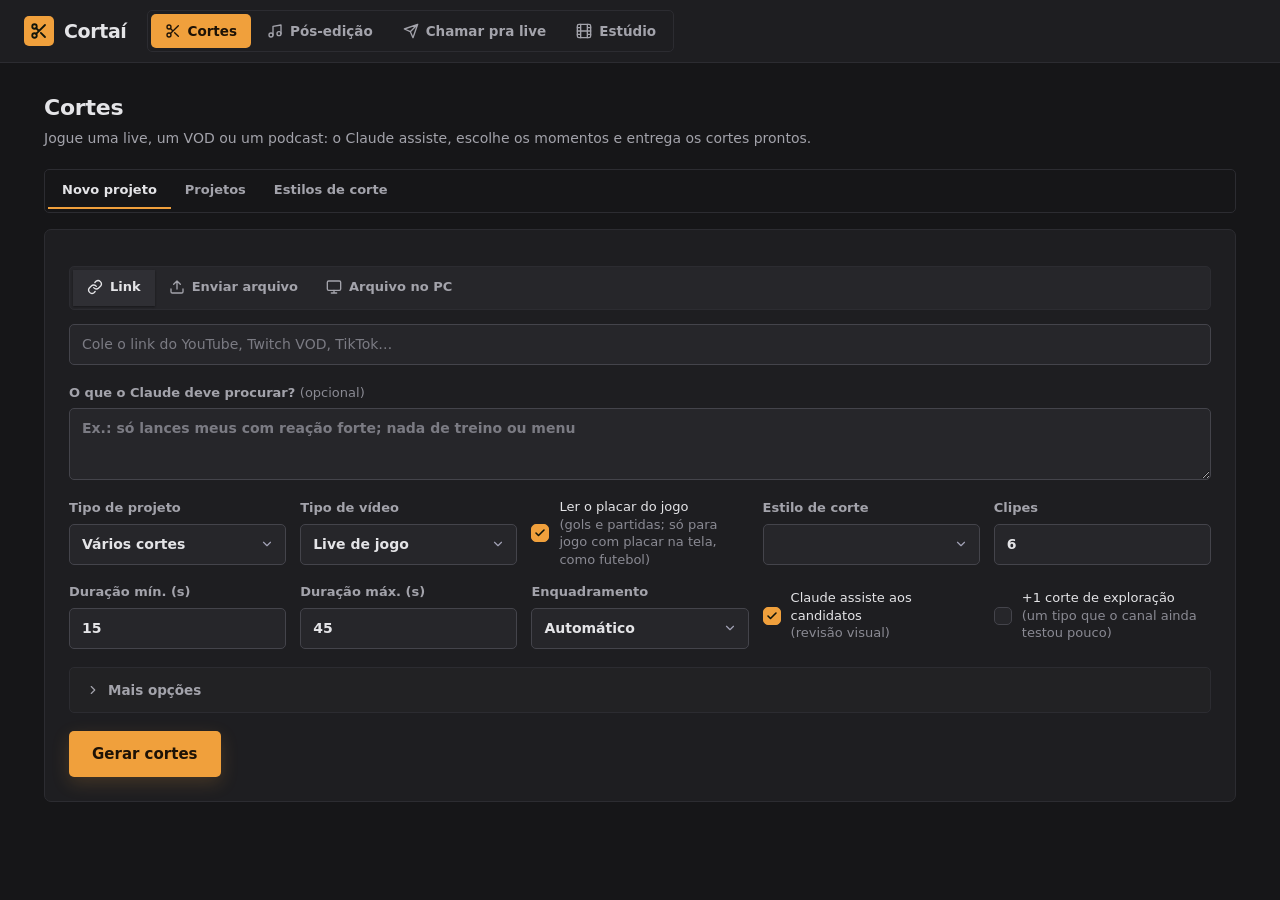
==== commit b739ec2b: "Opção "Ler o placar do jogo" no formulário (pula a etapa Placar em jogo sem placar) - ler_placar (pa" ====
--- a/static/index.html
+++ b/static/index.html
@@ -4,7 +4,7 @@
 <meta charset="utf-8">
 <meta name="viewport" content="width=device-width, initial-scale=1">
 <title>Cortaí</title>
-<link rel="stylesheet" href="style.css?v=20261116d">
+<link rel="stylesheet" href="style.css?v=20261116f">
 </head>
 <body>
 <header class="top">
@@ -66,6 +66,7 @@
         <label class="field"><span>Tipo de vídeo</span>
           <select name="content_type"><option value="game">Live de jogo</option><option value="talk">Conversa / podcast</option></select>
         </label>
+        <label class="field check game-only"><input name="ler_placar" type="checkbox" checked><span>Ler o placar do jogo <em>(gols e partidas; só para jogo com placar na tela, como futebol)</em></span></label>
         <label class="field"><span>Estilo de corte</span><select name="style_id" id="style-select"></select></label>
         <p class="hint hidden" id="style-recipe"></p>
         <label class="field"><span>Clipes</span><input name="num_clips" type="number" min="1" max="20" value="6"></label>
@@ -130,8 +131,11 @@
           <label class="field check"><input name="remove_pauses" type="checkbox"><span>Remover pausas mortas</span></label>
           <label class="field check"><input name="normalize_audio" type="checkbox" checked><span>Volume padrão das redes (-14 LUFS)</span></label>
           <label class="field check"><input name="voice_enhance" type="checkbox" checked><span>Voz destacada e volume equilibrado</span></label>
-          <label class="field"><span>Depois do susto <em>(terror)</em></span><select name="pos_susto"><option value="">Nenhum</option><option value="congelar">Congelar no grito</option><option value="pb">Preto e branco</option><option value="congelar_pb">Congelar + preto e branco</option></select></label>
+          <label class="field"><span>Depois do susto <em>(terror)</em></span><select name="pos_susto"><option value="">Nenhum</option><option value="congelar">Pausa no susto (congela e volta)</option><option value="congelar_pb">Pausa no susto em preto e branco</option><option value="pb">Preto e branco até o fim</option></select></label>
+          <label class="field"><span>Duração da pausa (s)</span><input name="pos_susto_segundos" type="number" min="0.5" max="5" step="0.5" value="1.5"></label>
           <label class="field check"><input name="pos_susto_musica" type="checkbox"><span>Música no pós-susto <em>(pasta musicas/pos_susto)</em></span></label>
+          <label class="field check"><input name="risadas" type="checkbox"><span>Detectar risadas e terminar no auge <em>(zoeira; baixa um modelo de 360 MB na 1ª vez)</em></span></label>
+          <label class="field check"><input name="rosto_risada" type="checkbox"><span>Rosto em tela cheia nas risadas <em>(zoeira)</em></span></label>
           <label class="field check"><input name="cover_auto" type="checkbox" checked><span>Capa (thumbnail) pronta em cada clipe</span></label>
           <label class="field"><span>Estilo da capa</span>
             <select name="cover_style"><option value="impacto">Impacto (Anton, contorno)</option><option value="faixa">Faixa vermelha (Bangers)</option><option value="caixa">Caixa branca (Montserrat)</option></select>
@@ -354,8 +358,10 @@
       <label class="field check"><input name="remove_pauses" type="checkbox"><span>Remover pausas mortas</span></label>
           <label class="field check"><input name="normalize_audio" type="checkbox" checked><span>Volume padrão das redes (-14 LUFS)</span></label>
           <label class="field check"><input name="voice_enhance" type="checkbox" checked><span>Voz destacada e volume equilibrado</span></label>
-      <label class="field"><span>Depois do susto</span><select name="pos_susto"><option value="">Nenhum</option><option value="congelar">Congelar no grito</option><option value="pb">Preto e branco</option><option value="congelar_pb">Congelar + preto e branco</option></select></label>
+      <label class="field"><span>Depois do susto</span><select name="pos_susto"><option value="">Nenhum</option><option value="congelar">Pausa no susto (congela e volta)</option><option value="congelar_pb">Pausa no susto em preto e branco</option><option value="pb">Preto e branco até o fim</option></select></label>
+          <label class="field"><span>Duração da pausa (s)</span><input name="pos_susto_segundos" type="number" min="0.5" max="5" step="0.5" value="1.5"></label>
       <label class="field check"><input name="pos_susto_musica" type="checkbox"><span>Música no pós-susto</span></label>
+      <label class="field check"><input name="rosto_risada" type="checkbox"><span>Rosto em tela cheia nas risadas</span></label>
     </div>
     </div>
     <label class="check"><input id="apply-default" type="checkbox"> Usar como padrão nos próximos projetos</label>
@@ -521,9 +527,21 @@
       </div>
       <div class="ed-section">
         <h4>Depois do susto <span class="muted small">(terror)</span></h4>
-        <select id="ed-pos"><option value="">Nenhum</option><option value="congelar">Congelar no grito</option><option value="pb">Preto e branco</option><option value="congelar_pb">Congelar + preto e branco</option></select>
+        <select id="ed-pos"><option value="">Nenhum</option><option value="congelar">Pausa no susto (congela e volta)</option><option value="congelar_pb">Pausa no susto em preto e branco</option><option value="pb">Preto e branco até o fim</option></select>
+        <label class="ed-range">Duração da pausa <input id="ed-pos-secs" type="number" min="0.5" max="5" step="0.5" value="1.5"> s</label>
+        <p class="small">Momento: <b id="ed-pos-when">automático</b></p>
+        <div class="row">
+          <button class="ghost" id="ed-pos-mark" type="button" title="Põe a pausa no ponto do vídeo onde o cursor está">📍 Marcar no ponto atual</button>
+          <button class="ghost" id="ed-pos-go" type="button">Ir até</button>
+          <button class="ghost" id="ed-pos-auto" type="button">Automático</button>
+        </div>
         <label class="check"><input id="ed-pos-music" type="checkbox"> Música da biblioteca a partir do susto</label>
         <p class="muted small" id="ed-pos-info"></p>
+      </div>
+      <div class="ed-section">
+        <h4>Risadas <span class="muted small">(zoeira)</span></h4>
+        <label class="check"><input id="ed-rosto" type="checkbox"> Rosto em tela cheia no pico da risada</label>
+        <p class="muted small" id="ed-rosto-info"></p>
       </div>
     </div>
     <div class="ed-timeline">
@@ -626,10 +644,10 @@
 </dialog>
 
 
-<script src="timeline.js?v=20261116d"></script>
-<script src="stylepreview.js?v=20261116d"></script>
-<script src="tabs.js?v=20261116d"></script>
-<script src="app.js?v=20261116d"></script>
-<script src="cover.js?v=20261116d"></script>
+<script src="timeline.js?v=20261116f"></script>
+<script src="stylepreview.js?v=20261116f"></script>
+<script src="tabs.js?v=20261116f"></script>
+<script src="app.js?v=20261116f"></script>
+<script src="cover.js?v=20261116f"></script>
 </body>
 </html>
